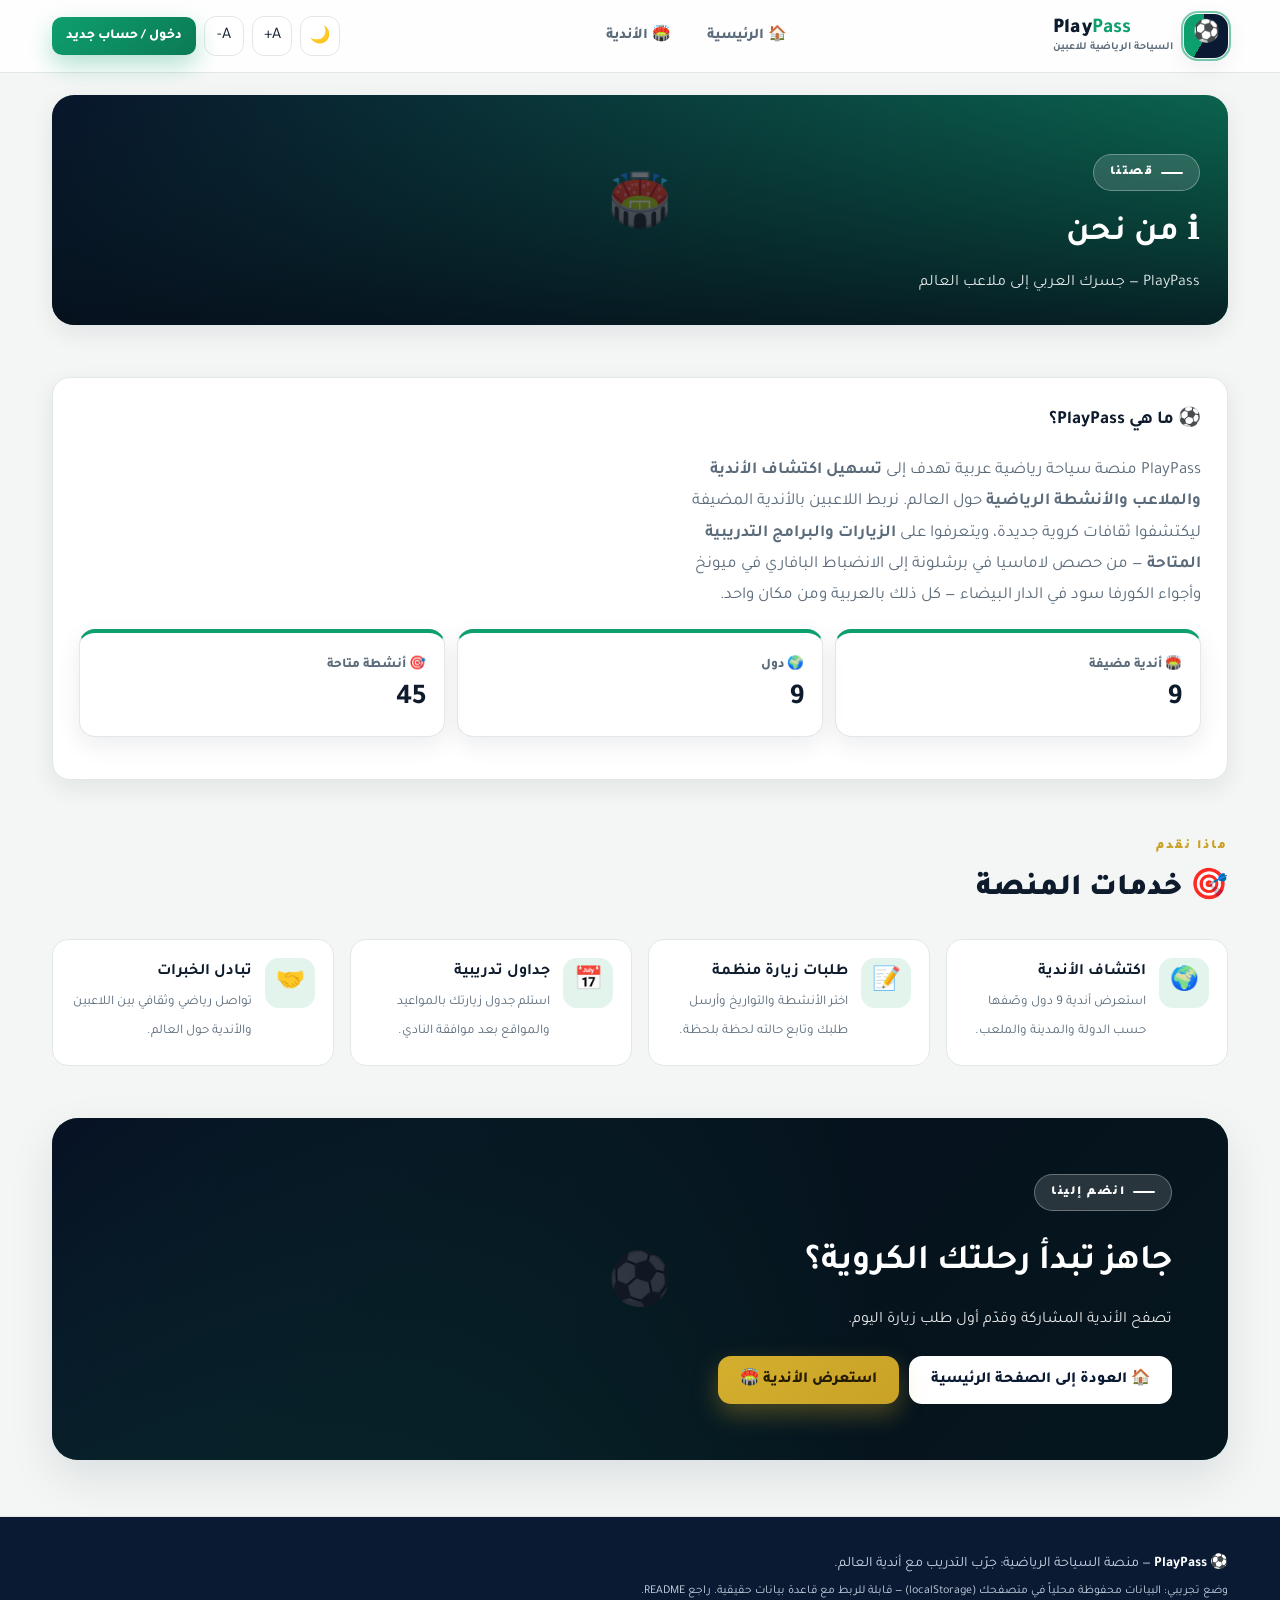
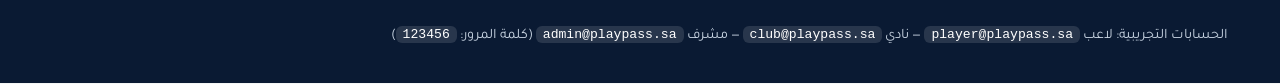
==== about.html @ 974a3ccd "Add files via upload" ====
<!DOCTYPE html>
<html lang="ar" dir="rtl" data-theme="light">
<head>
<meta charset="UTF-8"><meta name="viewport" content="width=device-width, initial-scale=1.0">
<title>من نحن | PlayPass</title>
<meta name="description" content="تعرف على PlayPass — منصة السياحة الرياضية التي تسهل اكتشاف الأندية والملاعب والأنشطة الرياضية حول العالم.">
<link rel="stylesheet" href="css/style.css">
<link rel="manifest" href="manifest.webmanifest">
<meta name="theme-color" content="#0a1a33">
<link rel="icon" type="image/svg+xml" href="icon.svg">
<link rel="apple-touch-icon" href="icons/apple-touch-icon.png">
</head>
<body>
<a class="skip-link" href="#main">تخطَّ إلى المحتوى</a>
<header class="site-header" id="siteHeader"></header>
<main class="container" id="main">
  <section class="page-hero reveal">
    <div class="ph" id="pagePh"></div>
    <div class="in"><span class="eyebrow" style="background:rgba(255,255,255,.14);border-color:rgba(255,255,255,.3);color:#fff">قصتنا</span>
      <h1>ℹ️ من نحن</h1><p>PlayPass — جسرك العربي إلى ملاعب العالم</p></div>
  </section>

  <div class="section">
    <div class="panel reveal">
      <h3>⚽ ما هي PlayPass؟</h3>
      <p class="lead">PlayPass منصة سياحة رياضية عربية تهدف إلى <b>تسهيل اكتشاف الأندية والملاعب والأنشطة الرياضية</b> حول العالم. نربط اللاعبين بالأندية المضيفة ليكتشفوا ثقافات كروية جديدة، ويتعرفوا على <b>الزيارات والبرامج التدريبية المتاحة</b> — من حصص لاماسيا في برشلونة إلى الانضباط البافاري في ميونخ وأجواء الكورفا سود في الدار البيضاء — كل ذلك بالعربية ومن مكان واحد.</p>
      <div class="kpis" id="aboutStats"></div>
    </div>
  </div>

  <div class="section">
    <div class="section-head reveal"><div><span class="idx">ماذا نقدم</span><h2>🎯 خدمات المنصة</h2></div></div>
    <div class="grid activities reveal">
      <div class="activity-card"><div class="activity-ic">🌍</div><div><b>اكتشاف الأندية</b><br><small style="color:var(--muted)">استعرض أندية 9 دول وصّفها حسب الدولة والمدينة والملعب.</small></div></div>
      <div class="activity-card"><div class="activity-ic">📝</div><div><b>طلبات زيارة منظمة</b><br><small style="color:var(--muted)">اختر الأنشطة والتواريخ وأرسل طلبك وتابع حالته لحظة بلحظة.</small></div></div>
      <div class="activity-card"><div class="activity-ic">📅</div><div><b>جداول تدريبية</b><br><small style="color:var(--muted)">استلم جدول زيارتك بالمواعيد والمواقع بعد موافقة النادي.</small></div></div>
      <div class="activity-card"><div class="activity-ic">🤝</div><div><b>تبادل الخبرات</b><br><small style="color:var(--muted)">تواصل رياضي وثقافي بين اللاعبين والأندية حول العالم.</small></div></div>
    </div>
  </div>

  <div class="section">
    <div class="cta-band reveal">
      <div class="ph" id="ctaPh"></div>
      <div class="cta-in">
        <span class="eyebrow" style="background:rgba(255,255,255,.14);border-color:rgba(255,255,255,.3);color:#fff">انضم إلينا</span>
        <h2>جاهز تبدأ رحلتك الكروية؟</h2>
        <p>تصفح الأندية المشاركة وقدّم أول طلب زيارة اليوم.</p>
        <div style="display:flex;gap:10px;flex-wrap:wrap">
          <a class="btn btn-light" href="index.html">🏠 العودة إلى الصفحة الرئيسية</a>
          <a class="btn btn-accent" href="clubs.html">استعرض الأندية 🏟️</a>
        </div>
      </div>
    </div>
  </div>
</main>
<footer id="siteFooter"></footer><div id="toasts"></div>
<script src="js/seed.js"></script><script src="js/store.js"></script><script src="js/app.js"></script>
<script>
renderChrome("about");
(function(){
  document.getElementById("pagePh").innerHTML = ph(uimg(HERO_IMG, 1600), "🏟️", "ملاعب العالم");
  document.getElementById("ctaPh").innerHTML = ph(uimg(window.CLUB_IMGS["c-barca"], 1400), "⚽", "أجواء الملاعب");
  const db = DB.all();
  document.getElementById("aboutStats").innerHTML = `
    <div class="kpi"><small>🏟️ أندية مضيفة</small><b>${db.clubs.length}</b></div>
    <div class="kpi"><small>🌍 دول</small><b>${DB.countries().length}</b></div>
    <div class="kpi"><small>🎯 أنشطة متاحة</small><b>${db.clubs.reduce((n,c)=>n+c.activities.length,0)}</b></div>`;
})();
</script>
</body>
</html>
---- css/style.css ----
/* ============================================================
   PlayPass — Luxury Sports-Tourism Editorial Identity v2
   Palette: deep navy + white + sport green, gold touch.
   RTL Arabic, Tajawal. Light/Dark + font scaling preserved.
   NOTE: all legacy class names are kept working (cards, forms,
   tables, dashboards) — this file only re-skins + adds editorial
   components. No JS / logic changes required.
   ============================================================ */
@import url('https://fonts.googleapis.com/css2?family=Tajawal:wght@300;400;500;700;800;900&display=swap');

:root{
  --font-main:'Tajawal','IBM Plex Sans Arabic',system-ui,-apple-system,'Segoe UI',Arial,sans-serif;
  /* Brand */
  --navy:#0a1a33;
  --navy-2:#10294f;
  --ink:#0e1b2c;
  --green:#0e9f6e;
  --green-deep:#0b7a55;
  --green-tint:#e2f4ec;
  --gold:#c9a227;
  --gold-soft:#faf3df;
  --sky:#2aa8e0;
  /* Surfaces */
  --bg:#f4f6f5;
  --surface:#ffffff;
  --surface-2:#edf2ef;
  --text:#0e1b2c;
  --muted:#5b6b7a;
  --border:#e1e8e5;
  --line:rgba(10,26,51,.1);
  --shadow:0 18px 45px rgba(10,26,51,.1);
  --shadow-sm:0 8px 24px rgba(10,26,51,.08);
  --radius:18px;
  --radius-lg:26px;
  --header-h:72px;
  --maxw:1220px;
  --fs-base:16px;
  --hero-img:linear-gradient(135deg,#0a1a33,#0e9f6e);
}
[data-theme="dark"]{
  --bg:#060d1a;
  --surface:#0d1a30;
  --surface-2:#14273f;
  --text:#eef4f1;
  --muted:#9db0c2;
  --border:#1e3454;
  --line:rgba(255,255,255,.1);
  --green:#25bd8a;
  --green-tint:#0e2f26;
  --gold-soft:#2a230f;
  --shadow:0 18px 45px rgba(0,0,0,.5);
  --shadow-sm:0 8px 24px rgba(0,0,0,.4);
}

*{box-sizing:border-box}
html{font-size:var(--fs-base);scroll-behavior:smooth}
html.font-lg{font-size:18px}
html.font-xl{font-size:20px}
html.font-sm{font-size:14px}
body{margin:0;font-family:var(--font-main);background:var(--bg);color:var(--text);line-height:1.85;transition:background .3s,color .3s;-webkit-font-smoothing:antialiased}
img{max-width:100%}
a{color:inherit}
.container{max-width:var(--maxw);margin-inline:auto;padding-inline:22px}
::selection{background:var(--green);color:#fff}
.skip-link{position:absolute;top:-60px;right:16px;background:var(--navy);color:#fff;padding:8px 14px;border-radius:8px;z-index:99}
.skip-link:focus{top:8px;color:#fff}

/* ---------- Photo with graceful fallback ---------- */
.ph{position:relative;overflow:hidden;background:var(--hero-img)}
.ph img{position:absolute;inset:0;width:100%;height:100%;object-fit:cover;display:block}
.ph .ph-em{position:absolute;inset:0;display:grid;place-items:center;font-size:3.2rem;color:rgba(255,255,255,.9)}
.ph::after{content:"";position:absolute;inset:0;background:linear-gradient(0deg,rgba(6,13,26,.55),transparent 55%);pointer-events:none}

/* ---------- Header ---------- */
.site-header{position:sticky;top:0;z-index:50;background:color-mix(in srgb,var(--surface) 90%,transparent);backdrop-filter:blur(16px);-webkit-backdrop-filter:blur(16px);border-bottom:1px solid var(--border)}
.header-inner{min-height:var(--header-h);display:flex;align-items:center;gap:14px;justify-content:space-between;padding-block:8px}
.brand{display:flex;align-items:center;gap:11px;text-decoration:none}
.brand-mark{width:44px;height:44px;flex:none;border-radius:14px;display:grid;place-items:center;color:#fff;font-size:1.35rem;background:conic-gradient(from 210deg,var(--green) 0 40%,var(--navy) 40% 100%);box-shadow:var(--shadow-sm);position:relative}
.brand-mark::after{content:"";position:absolute;inset:-3px;border-radius:17px;border:2px solid color-mix(in srgb,var(--green) 55%,transparent)}
.wordmark{font-weight:900;font-size:1.3rem;letter-spacing:.2px;line-height:1.15;color:var(--text);direction:ltr}
.wordmark b{color:var(--green)}
.wordmark small{display:block;direction:rtl;font-size:.68rem;font-weight:700;color:var(--muted);letter-spacing:0}
.nav{display:flex;gap:4px;align-items:center}
.nav a{text-decoration:none;padding:9px 15px;border-radius:999px;font-weight:800;font-size:.93rem;color:var(--muted);transition:.2s;border:1px solid transparent}
.nav a:hover{color:var(--green-deep);background:var(--green-tint)}
[data-theme="dark"] .nav a:hover{color:var(--green)}
.nav a.active{background:var(--navy);color:#fff}
[data-theme="dark"] .nav a.active{background:var(--green);color:#fff}
.header-actions{display:flex;gap:8px;align-items:center}
.icon-btn{border:1px solid var(--border);background:var(--surface);color:var(--text);width:40px;height:40px;border-radius:12px;cursor:pointer;display:grid;place-items:center;font-size:1.02rem;transition:.2s;font-family:inherit}
.icon-btn:hover{transform:translateY(-1px);border-color:var(--green);color:var(--green-deep)}
.btn{border:0;cursor:pointer;font-family:inherit;font-weight:800;border-radius:13px;padding:12px 22px;font-size:.97rem;display:inline-flex;align-items:center;gap:8px;justify-content:center;text-decoration:none;transition:transform .15s,box-shadow .2s,filter .2s;line-height:1.6}
.btn:active{transform:scale(.97)}
.btn-primary{background:linear-gradient(135deg,var(--green),var(--green-deep));color:#fff;box-shadow:0 10px 24px rgba(14,159,110,.32)}
.btn-primary:hover{filter:brightness(1.06)}
.btn-ghost{background:var(--surface);color:var(--text);border:1.5px solid var(--border)}
.btn-ghost:hover{border-color:var(--green)}
.btn-accent{background:linear-gradient(135deg,#d4af2e,var(--gold));color:#241b02;box-shadow:0 10px 24px rgba(201,162,39,.35)}
.btn-navy{background:var(--navy);color:#fff}
[data-theme="dark"] .btn-navy{background:var(--green)}
.btn-danger{background:#dc2626;color:#fff}
.btn-sm{padding:8px 14px;font-size:.86rem;border-radius:10px}
.btn:disabled{opacity:.55;cursor:not-allowed}
.burger{display:none}

/* ---------- Editorial type ---------- */
.eyebrow{display:inline-flex;align-items:center;gap:8px;font-size:.78rem;font-weight:900;letter-spacing:1.5px;color:var(--green-deep);background:var(--green-tint);border:1px solid color-mix(in srgb,var(--green) 30%,transparent);padding:6px 16px;border-radius:999px;margin-bottom:12px}
[data-theme="dark"] .eyebrow{color:var(--green)}
.eyebrow::before{content:"";width:22px;height:2px;background:currentColor;border-radius:2px}
.lead{color:var(--muted);font-size:1.06rem;max-width:60ch}
.section{margin:52px 0}
.section-head{display:flex;align-items:end;justify-content:space-between;gap:16px;margin-bottom:22px}
.section-head h2{margin:6px 0 4px;font-size:clamp(1.4rem,2.6vw,1.9rem);font-weight:900;line-height:1.5}
.section-head p{margin:0;color:var(--muted)}
.section-head .idx{font-size:.8rem;font-weight:900;color:var(--gold);letter-spacing:2px}

/* ---------- HERO LUXE ---------- */
.hero-luxe{position:relative;border-radius:var(--radius-lg);overflow:hidden;margin-top:24px;min-height:520px;display:flex;align-items:flex-end;color:#fff;box-shadow:var(--shadow);isolation:isolate}
.hero-luxe .ph{position:absolute;inset:0}
.hero-luxe .ph::after{background:linear-gradient(0deg,rgba(5,11,24,.88) 8%,rgba(5,11,24,.45) 48%,rgba(5,11,24,.25));}
.hero-luxe .ph .ph-em{font-size:5rem}
.hero-inner{position:relative;z-index:2;padding:clamp(26px,5vw,58px);max-width:760px}
.hero-inner h1{margin:10px 0 12px;font-size:clamp(1.9rem,4.6vw,3.2rem);line-height:1.5;font-weight:900;text-shadow:0 4px 30px rgba(0,0,0,.4)}
.hero-inner h1 em{font-style:normal;color:#5eeab0}
.hero-inner p{margin:0 0 22px;font-size:clamp(1rem,1.6vw,1.15rem);opacity:.93;max-width:56ch}
.hero-cta{display:flex;gap:12px;flex-wrap:wrap}
.btn-light{background:#fff;color:var(--navy)}
.btn-light:hover{filter:brightness(.95)}
.hero-meta{display:flex;gap:10px;flex-wrap:wrap;margin-top:22px}
.hero-meta .pill{background:rgba(255,255,255,.14);border:1px solid rgba(255,255,255,.3);backdrop-filter:blur(6px);padding:7px 15px;border-radius:999px;font-size:.83rem;font-weight:800}
.hero-stats{position:relative;z-index:2;display:flex;margin:0 clamp(26px,5vw,58px) clamp(24px,4vw,40px);margin-top:0;background:rgba(255,255,255,.1);border:1px solid rgba(255,255,255,.22);backdrop-filter:blur(12px);border-radius:16px;overflow:hidden}
.hero-stats>div{flex:1;padding:14px 10px;text-align:center}
.hero-stats>div+div{border-inline-start:1px solid rgba(255,255,255,.2)}
.hero-stats b{font-size:clamp(1.2rem,2.4vw,1.7rem);display:block;line-height:1.3}
.hero-stats small{opacity:.85;font-size:.82rem}

/* Legacy .hero kept functional (unused by new home but harmless) */
.hero{position:relative;overflow:hidden;border-radius:22px;margin-top:22px;background:linear-gradient(120deg,var(--navy),var(--green-deep));color:#fff;padding:46px 34px}
.pill{background:rgba(255,255,255,.16);border:1px solid rgba(255,255,255,.28);padding:6px 14px;border-radius:999px;font-size:.85rem;font-weight:700}
.hero-badges{display:flex;gap:10px;flex-wrap:wrap;margin-top:16px}
.stat-row{display:flex;gap:12px;flex-wrap:wrap}
.stat{background:rgba(255,255,255,.12);border:1px solid rgba(255,255,255,.22);border-radius:14px;padding:12px 16px;min-width:130px}
.stat b{font-size:1.4rem;display:block;line-height:1.2}
.hero-emoji{font-size:4.2rem;animation:float 3.5s ease-in-out infinite}
.hero-art{display:grid;gap:12px}
@keyframes float{0%,100%{transform:translateY(0)}50%{transform:translateY(-9px)}}

/* ---------- Country explorer (editorial strip) ---------- */
.country-rail{display:grid;grid-template-columns:repeat(auto-fill,minmax(150px,1fr));gap:14px}
.country-card{background:var(--surface);border:1px solid var(--border);border-radius:16px;padding:20px 12px;text-align:center;cursor:pointer;transition:.25s;box-shadow:var(--shadow-sm);position:relative;overflow:hidden}
.country-card::before{content:"";position:absolute;top:0;right:0;left:0;height:4px;background:linear-gradient(90deg,var(--green),var(--sky));opacity:0;transition:.25s}
.country-card:hover{transform:translateY(-4px);border-color:var(--green);box-shadow:var(--shadow)}
.country-card:hover::before{opacity:1}
.country-card .f{font-size:2.4rem;line-height:1.2}
.country-card b{display:block;margin-top:8px;font-size:1rem}
.country-card small{color:var(--muted)}
/* legacy .grid.countries alias */
.grid{display:grid;gap:16px}
.grid.clubs{grid-template-columns:repeat(auto-fill,minmax(290px,1fr))}
.grid.countries{grid-template-columns:repeat(auto-fill,minmax(150px,1fr))}
.grid.activities{grid-template-columns:repeat(auto-fill,minmax(230px,1fr))}

/* ---------- Destinations rail (horizontal editorial) ---------- */
.dest-rail{display:grid;grid-auto-flow:column;grid-auto-columns:minmax(270px,330px);gap:18px;overflow-x:auto;padding-bottom:10px;scroll-snap-type:x mandatory}
.dest-rail::-webkit-scrollbar{height:8px}
.dest-rail::-webkit-scrollbar-thumb{background:var(--green);border-radius:99px}
.dest-card{position:relative;height:400px;border-radius:20px;overflow:hidden;scroll-snap-align:start;cursor:pointer;box-shadow:var(--shadow-sm);transition:transform .3s}
.dest-card:hover{transform:translateY(-5px)}
.dest-card .ph{position:absolute;inset:0}
.dest-cap{position:absolute;inset:auto 0 0 0;z-index:2;padding:20px;color:#fff}
.dest-cap .k{font-size:.75rem;font-weight:900;letter-spacing:2px;color:#5eeab0}
.dest-cap h3{margin:4px 0;font-size:1.3rem}
.dest-cap p{margin:0;font-size:.88rem;opacity:.9}

/* ---------- Club showcase: feature rows ---------- */
.feature{display:grid;grid-template-columns:1.05fr .95fr;gap:0;background:var(--surface);border:1px solid var(--border);border-radius:22px;overflow:hidden;box-shadow:var(--shadow-sm);margin-bottom:20px;transition:transform .25s,box-shadow .25s}
.feature:hover{transform:translateY(-3px);box-shadow:var(--shadow)}
.feature:nth-child(even) .ph{order:2}
.feature .ph{min-height:300px}
.feature .ph .ph-em{font-size:4rem}
.feature-body{padding:clamp(20px,3.4vw,36px);display:flex;flex-direction:column;justify-content:center;gap:10px}
.feature-body .no{font-size:.78rem;font-weight:900;letter-spacing:3px;color:var(--gold)}
.feature-body h3{margin:0;font-size:clamp(1.25rem,2.4vw,1.7rem)}
.feature-body p{margin:0;color:var(--muted)}
.meta{display:flex;gap:8px;flex-wrap:wrap;font-size:.83rem;color:var(--muted)}
.tag{background:var(--surface-2);border:1px solid var(--border);padding:4px 12px;border-radius:999px;font-size:.78rem;font-weight:800}
.tag.green{background:var(--green-tint);color:var(--green-deep);border-color:transparent}
[data-theme="dark"] .tag.green{color:var(--green)}
.tag.gold{background:var(--gold-soft);color:#7a5c06;border-color:transparent}
[data-theme="dark"] .tag.gold{color:#e8c547}

/* ---------- Standard cards (clubs listings etc.) ---------- */
.card{background:var(--surface);border:1px solid var(--border);border-radius:var(--radius);box-shadow:var(--shadow-sm);overflow:hidden;transition:transform .25s,box-shadow .25s;display:flex;flex-direction:column}
.card:hover{transform:translateY(-5px);box-shadow:var(--shadow)}
.card-cover{height:190px;display:grid;place-items:center;font-size:3.2rem;color:#fff;position:relative;overflow:hidden}
.card-cover img{position:absolute;inset:0;width:100%;height:100%;object-fit:cover}
.card-cover span.flag{position:absolute;top:10px;left:12px;font-size:1.5rem;z-index:2;filter:drop-shadow(0 2px 6px rgba(0,0,0,.45))}
.card-cover .shade{position:absolute;inset:0;background:linear-gradient(0deg,rgba(5,11,24,.5),transparent 60%);pointer-events:none}
.card-body{padding:18px;display:grid;gap:9px;flex:1}
.card-body h3{margin:0;font-size:1.12rem}
.card-actions{padding:0 18px 18px;display:flex;gap:8px;flex-wrap:wrap}
.activity-card{background:var(--surface);border:1px solid var(--border);border-radius:16px;padding:18px;display:flex;gap:13px;align-items:flex-start;transition:.2s}
.activity-card:hover{border-color:var(--green);transform:translateY(-2px)}
.activity-ic{width:50px;height:50px;flex:none;border-radius:14px;display:grid;place-items:center;font-size:1.45rem;background:var(--green-tint)}

/* ---------- Steps ---------- */
.steps{display:grid;grid-template-columns:repeat(auto-fit,minmax(230px,1fr));gap:16px;counter-reset:step}
.step{background:var(--surface);border:1px solid var(--border);border-radius:18px;padding:24px;position:relative;overflow:hidden;box-shadow:var(--shadow-sm)}
.step::before{counter-increment:step;content:"0" counter(step);position:absolute;top:6px;left:14px;font-size:3.4rem;font-weight:900;color:var(--green);opacity:.14;line-height:1}
.step h3{margin:0 0 6px;font-size:1.05rem}
.step p{margin:0;color:var(--muted);font-size:.92rem}
.step .st-ic{font-size:1.9rem}

/* ---------- CTA band ---------- */
.cta-band{position:relative;border-radius:var(--radius-lg);overflow:hidden;color:#fff;box-shadow:var(--shadow)}
.cta-band .ph{position:absolute;inset:0}
.cta-band .ph::after{background:linear-gradient(-90deg,rgba(5,11,24,.92) 30%,rgba(5,11,24,.55))}
.cta-in{position:relative;z-index:2;padding:clamp(30px,5vw,56px);max-width:640px}
.cta-in h2{margin:8px 0 10px;font-size:clamp(1.5rem,3vw,2.2rem)}
.cta-in p{opacity:.9;margin:0 0 20px}

/* ---------- Inner page hero ---------- */
.page-hero{position:relative;border-radius:22px;overflow:hidden;margin-top:22px;min-height:230px;display:flex;align-items:flex-end;color:#fff;box-shadow:var(--shadow-sm)}
.page-hero .ph{position:absolute;inset:0}
.page-hero .ph::after{background:linear-gradient(0deg,rgba(5,11,24,.85),rgba(5,11,24,.3))}
.page-hero .in{position:relative;z-index:2;padding:26px 28px}
.page-hero h1{margin:0;font-size:clamp(1.5rem,3vw,2.1rem)}
.page-hero p{margin:4px 0 0;opacity:.88}

/* ---------- Forms ---------- */
.form-card{background:var(--surface);border:1px solid var(--border);border-radius:20px;box-shadow:var(--shadow);padding:clamp(20px,3.4vw,30px);max-width:680px;margin-inline:auto}
.field{display:grid;gap:6px;margin-bottom:14px}
.field label{font-weight:800;font-size:.92rem}
.field input,.field select,.field textarea{background:var(--bg);border:1.5px solid var(--border);border-radius:12px;padding:11px 14px;font-family:inherit;font-size:1rem;color:var(--text);width:100%;transition:.15s}
.field input:focus,.field select:focus,.field textarea:focus{outline:2px solid var(--green);border-color:var(--green)}
.field .hint,.hint{font-size:.82rem;color:var(--muted)}
.checks{display:grid;gap:9px}
.check{display:flex;gap:10px;align-items:flex-start;background:var(--bg);border:1.5px solid var(--border);border-radius:12px;padding:11px 13px;cursor:pointer;transition:.15s}
.check:hover{border-color:var(--green)}
.check input{width:20px;height:20px;margin-top:3px;accent-color:var(--green)}
.alert{border-radius:13px;padding:12px 16px;font-weight:700;font-size:.92rem;margin-bottom:14px}
.alert.ok{background:#dcfce7;color:#166534;border:1px solid #86efac}
.alert.err{background:#fee2e2;color:#991b1b;border:1px solid #fca5a5}
.alert.info{background:#e0f2fe;color:#075985;border:1px solid #7dd3fc}
[data-theme="dark"] .alert.ok{background:#0e2f26;color:#6ee7b7;border-color:#14532d}
[data-theme="dark"] .alert.err{background:#3b1414;color:#fca5a5;border-color:#7f1d1d}
[data-theme="dark"] .alert.info{background:#10293d;color:#7dd3fc;border-color:#0c4a6e}

/* ---------- Status / tables / tabs ---------- */
.status{font-size:.8rem;font-weight:800;padding:5px 13px;border-radius:999px;display:inline-flex;align-items:center;gap:6px}
.status.pending{background:var(--gold-soft);color:#7a5c06}
.status.approved{background:#dcfce7;color:#166534}
.status.rejected{background:#fee2e2;color:#991b1b}
[data-theme="dark"] .status.pending{background:#2a230f;color:#e8c547}
[data-theme="dark"] .status.approved{background:#0e2f26;color:#6ee7b7}
[data-theme="dark"] .status.rejected{background:#3b1414;color:#fca5a5}
.table-wrap{overflow-x:auto;border:1px solid var(--border);border-radius:16px;background:var(--surface)}
table{width:100%;border-collapse:collapse;font-size:.92rem;min-width:640px}
th,td{padding:13px 15px;text-align:right;border-bottom:1px solid var(--border)}
th{background:var(--navy);color:#fff;font-weight:800;white-space:nowrap;font-size:.85rem}
[data-theme="dark"] th{background:#14273f}
tr:last-child td{border-bottom:0}
tbody tr:hover td{background:color-mix(in srgb,var(--green-tint) 55%,transparent)}
.tabs{display:flex;gap:8px;flex-wrap:wrap;margin-bottom:18px}
.tab{border:1.5px solid var(--border);background:var(--surface);border-radius:999px;padding:9px 20px;font-family:inherit;font-weight:800;cursor:pointer;color:var(--muted);font-size:.9rem;transition:.2s}
.tab:hover{border-color:var(--green)}
.tab.active{background:var(--navy);color:#fff;border-color:var(--navy)}
[data-theme="dark"] .tab.active{background:var(--green);border-color:var(--green)}
.filters{display:flex;gap:10px;flex-wrap:wrap;margin-bottom:18px}
.filters select,.filters input{background:var(--surface);border:1.5px solid var(--border);border-radius:12px;padding:11px 14px;font-family:inherit;color:var(--text);font-size:.95rem}
.filters select:focus,.filters input:focus{outline:2px solid var(--green);border-color:var(--green)}

/* ---------- Schedule timeline ---------- */
.timeline{display:grid;gap:12px}
.slot{background:var(--surface);border:1px solid var(--border);border-inline-start:5px solid var(--green);border-radius:14px;padding:15px 17px;display:flex;gap:14px;align-items:center;box-shadow:var(--shadow-sm)}
.slot .time{background:var(--navy);color:#fff;border-radius:11px;padding:9px 14px;font-weight:800;font-size:.85rem;white-space:nowrap}
[data-theme="dark"] .slot .time{background:var(--green);color:#fff}

/* ---------- Dashboards ---------- */
.dash{display:grid;grid-template-columns:255px 1fr;gap:20px;margin:24px 0 44px}
.side{background:var(--surface);border:1px solid var(--border);border-radius:18px;padding:14px;height:fit-content;position:sticky;top:calc(var(--header-h) + 14px);box-shadow:var(--shadow-sm)}
.side a{display:flex;gap:10px;align-items:center;text-decoration:none;padding:12px 14px;border-radius:12px;font-weight:800;color:var(--muted);margin-bottom:4px;font-size:.93rem;transition:.15s}
.side a.active,.side a:hover{background:var(--navy);color:#fff}
[data-theme="dark"] .side a.active,[data-theme="dark"] .side a:hover{background:var(--green)}
.kpis{display:grid;grid-template-columns:repeat(auto-fit,minmax(150px,1fr));gap:12px;margin-bottom:16px}
.kpi{background:var(--surface);border:1px solid var(--border);border-radius:16px;padding:18px;box-shadow:var(--shadow-sm);border-top:4px solid var(--green)}
.kpi small{color:var(--muted);font-weight:800}
.kpi b{font-size:1.8rem;display:block;line-height:1.3}
.bar{height:10px;background:var(--surface-2);border-radius:99px;overflow:hidden;margin-top:8px}
.bar i{display:block;height:100%;background:linear-gradient(-90deg,var(--green),var(--sky));border-radius:99px}
.panel{background:var(--surface);border:1px solid var(--border);border-radius:18px;padding:clamp(18px,3vw,26px);box-shadow:var(--shadow-sm);margin-bottom:16px}
.panel h3{margin:0 0 12px;font-size:1.15rem}

/* ---------- Club detail ---------- */
.club-hero{border-radius:22px;overflow:hidden;margin-top:22px;border:1px solid var(--border);background:var(--surface);box-shadow:var(--shadow)}
.club-cover{min-height:330px;display:grid;place-items:center;color:#fff;position:relative;overflow:hidden}
.club-cover img{position:absolute;inset:0;width:100%;height:100%;object-fit:cover}
.club-cover .ov{position:absolute;inset:0;background:linear-gradient(0deg,rgba(5,11,24,.82),rgba(5,11,24,.25) 60%)}
.club-cover h1{position:absolute;bottom:16px;right:24px;margin:0;font-size:clamp(1.5rem,3vw,2.1rem);z-index:2;text-shadow:0 3px 18px rgba(0,0,0,.5)}
.club-cover .flag{position:absolute;top:16px;left:20px;font-size:2.4rem;z-index:2}
.club-cover .crest{position:absolute;bottom:70px;right:26px;z-index:2;width:74px;height:74px;border-radius:20px;display:grid;place-items:center;font-size:2.4rem;background:rgba(255,255,255,.14);border:1.5px solid rgba(255,255,255,.4);backdrop-filter:blur(8px)}
.club-info{padding:clamp(18px,3vw,28px);display:grid;gap:12px}

/* ---------- Footer ---------- */
footer{margin-top:56px;border-top:1px solid var(--border);background:var(--navy);color:#c8d4e2;padding:34px 0;font-size:.9rem}
[data-theme="dark"] footer{background:#081222}
footer b{color:#fff}
footer code{background:rgba(255,255,255,.12);padding:1px 7px;border-radius:6px;color:#fff;font-size:.82rem}
.foot-grid{display:flex;justify-content:space-between;gap:18px;flex-wrap:wrap;align-items:flex-start}

/* ---------- Toast ---------- */
#toasts{position:fixed;bottom:18px;left:50%;transform:translateX(-50%);display:grid;gap:8px;z-index:100;width:min(430px,92vw)}
.toast{background:var(--navy);color:#fff;padding:13px 19px;border-radius:13px;font-weight:800;box-shadow:0 14px 34px rgba(0,0,0,.3);animation:up .25s ease;border-inline-start:4px solid var(--green)}
[data-theme="dark"] .toast{background:#14273f}
@keyframes up{from{opacity:0;transform:translateY(10px)}}

/* ---------- Reveal ---------- */
.reveal{opacity:0;transform:translateY(16px);transition:opacity .55s,transform .55s}
.reveal.in{opacity:1;transform:none}
@media (prefers-reduced-motion:reduce){*{animation:none!important;transition:none!important}.reveal{opacity:1;transform:none}}

/* ---------- Responsive ---------- */
@media(max-width:960px){
  .feature{grid-template-columns:1fr}
  .feature:nth-child(even) .ph{order:0}
  .feature .ph{min-height:220px}
  .hero-luxe{min-height:480px}
  .hero-stats{flex-wrap:wrap}
  .dash{grid-template-columns:1fr}
  .side{position:static;display:flex;overflow-x:auto;gap:6px}
  .side a{white-space:nowrap;margin:0}
  .nav{display:none;position:absolute;top:var(--header-h);right:0;left:0;background:var(--surface);flex-direction:column;padding:12px;border-bottom:1px solid var(--border);box-shadow:var(--shadow)}
  .nav.open{display:flex}
  .burger{display:grid}
}
@media(max-width:560px){
  .container{padding-inline:15px}
  .section{margin:38px 0}
  th,td{padding:10px}
  .hero-stats>div{flex:1 1 40%}
}
@media print{.site-header,footer,#toasts,.burger,.header-actions{display:none!important}body{background:#fff}}
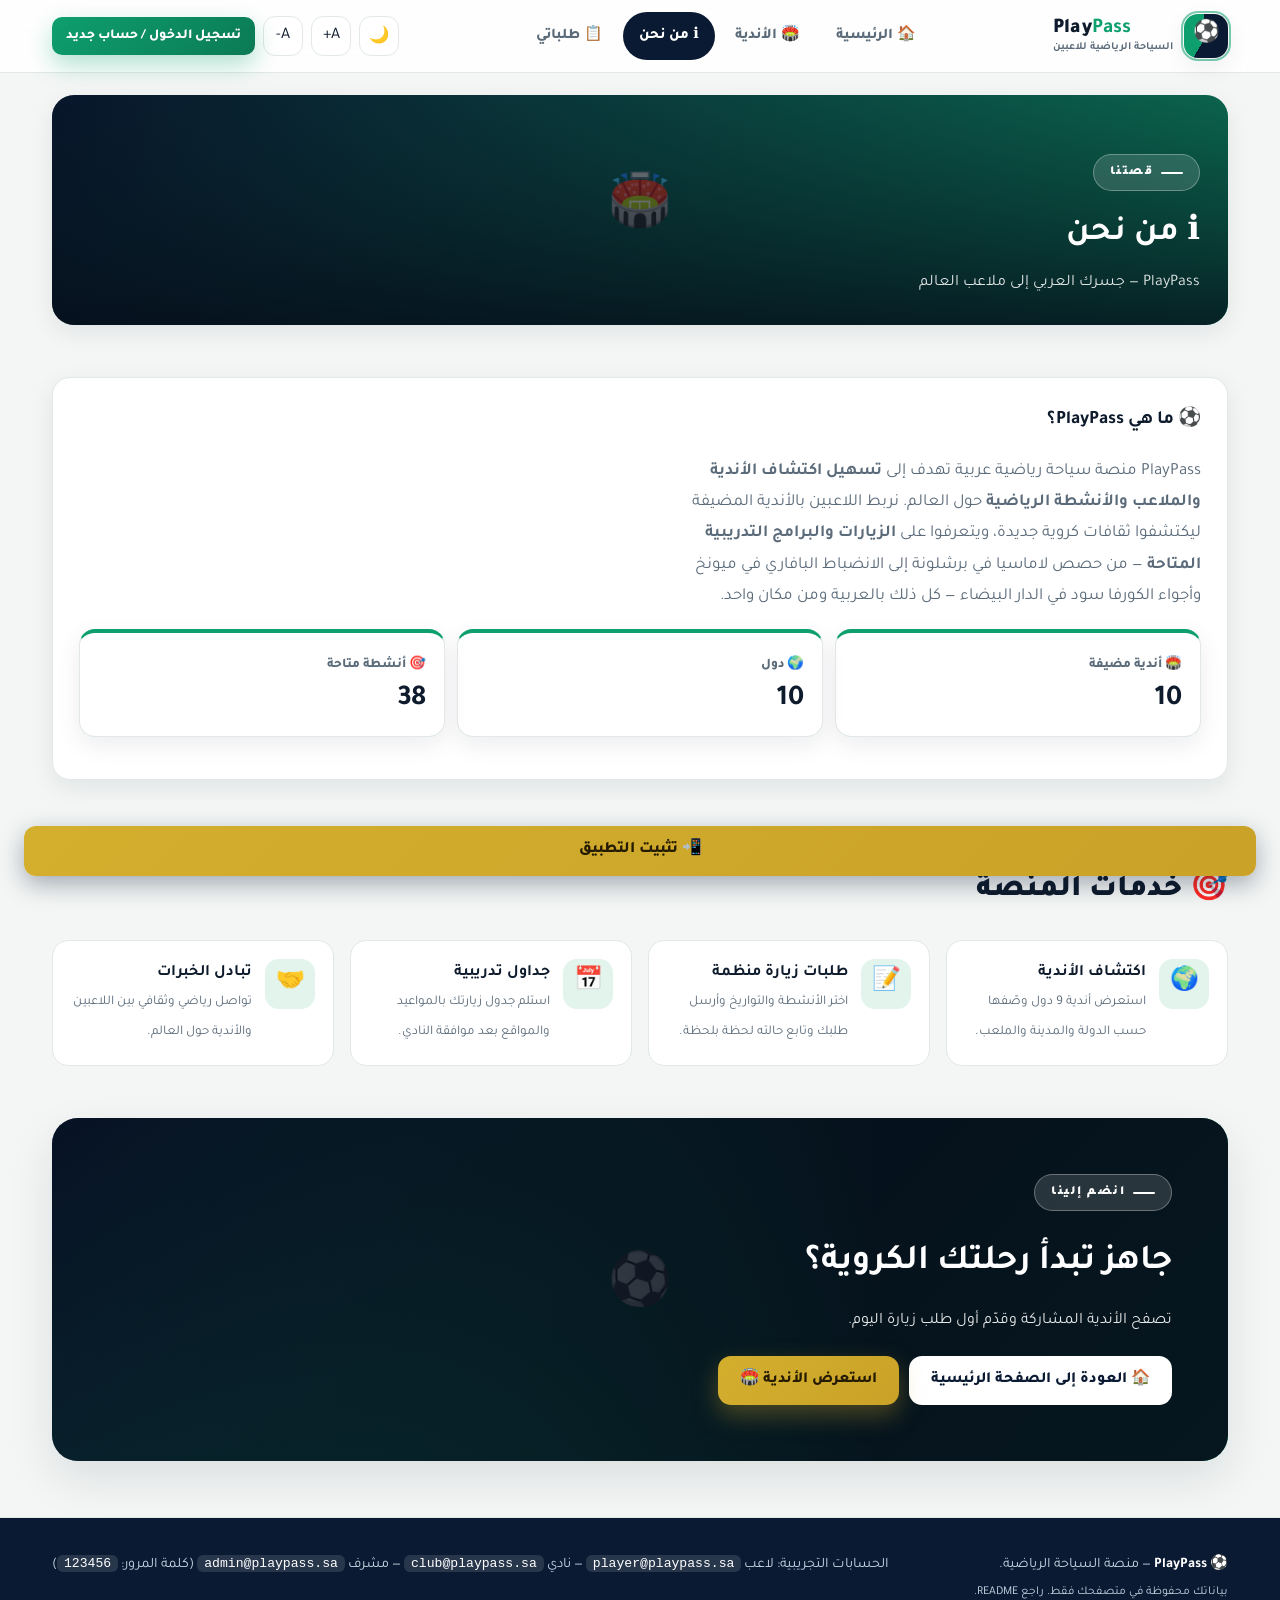
==== commit b7fa1613: "Refactor about.html for improved structure and content" ====
--- a/about.html
+++ b/about.html
@@ -1,71 +1,71 @@
-<!DOCTYPE html>
-<html lang="ar" dir="rtl" data-theme="light">
-<head>
-<meta charset="UTF-8"><meta name="viewport" content="width=device-width, initial-scale=1.0">
-<title>من نحن | PlayPass</title>
-<meta name="description" content="تعرف على PlayPass — منصة السياحة الرياضية التي تسهل اكتشاف الأندية والملاعب والأنشطة الرياضية حول العالم.">
-<link rel="stylesheet" href="css/style.css">
-<link rel="manifest" href="manifest.webmanifest">
-<meta name="theme-color" content="#0a1a33">
-<link rel="icon" type="image/svg+xml" href="icon.svg">
-<link rel="apple-touch-icon" href="icons/apple-touch-icon.png">
-</head>
-<body>
-<a class="skip-link" href="#main">تخطَّ إلى المحتوى</a>
-<header class="site-header" id="siteHeader"></header>
-<main class="container" id="main">
-  <section class="page-hero reveal">
-    <div class="ph" id="pagePh"></div>
-    <div class="in"><span class="eyebrow" style="background:rgba(255,255,255,.14);border-color:rgba(255,255,255,.3);color:#fff">قصتنا</span>
-      <h1>ℹ️ من نحن</h1><p>PlayPass — جسرك العربي إلى ملاعب العالم</p></div>
-  </section>
-
-  <div class="section">
-    <div class="panel reveal">
-      <h3>⚽ ما هي PlayPass؟</h3>
-      <p class="lead">PlayPass منصة سياحة رياضية عربية تهدف إلى <b>تسهيل اكتشاف الأندية والملاعب والأنشطة الرياضية</b> حول العالم. نربط اللاعبين بالأندية المضيفة ليكتشفوا ثقافات كروية جديدة، ويتعرفوا على <b>الزيارات والبرامج التدريبية المتاحة</b> — من حصص لاماسيا في برشلونة إلى الانضباط البافاري في ميونخ وأجواء الكورفا سود في الدار البيضاء — كل ذلك بالعربية ومن مكان واحد.</p>
-      <div class="kpis" id="aboutStats"></div>
-    </div>
-  </div>
-
-  <div class="section">
-    <div class="section-head reveal"><div><span class="idx">ماذا نقدم</span><h2>🎯 خدمات المنصة</h2></div></div>
-    <div class="grid activities reveal">
-      <div class="activity-card"><div class="activity-ic">🌍</div><div><b>اكتشاف الأندية</b><br><small style="color:var(--muted)">استعرض أندية 9 دول وصّفها حسب الدولة والمدينة والملعب.</small></div></div>
-      <div class="activity-card"><div class="activity-ic">📝</div><div><b>طلبات زيارة منظمة</b><br><small style="color:var(--muted)">اختر الأنشطة والتواريخ وأرسل طلبك وتابع حالته لحظة بلحظة.</small></div></div>
-      <div class="activity-card"><div class="activity-ic">📅</div><div><b>جداول تدريبية</b><br><small style="color:var(--muted)">استلم جدول زيارتك بالمواعيد والمواقع بعد موافقة النادي.</small></div></div>
-      <div class="activity-card"><div class="activity-ic">🤝</div><div><b>تبادل الخبرات</b><br><small style="color:var(--muted)">تواصل رياضي وثقافي بين اللاعبين والأندية حول العالم.</small></div></div>
-    </div>
-  </div>
-
-  <div class="section">
-    <div class="cta-band reveal">
-      <div class="ph" id="ctaPh"></div>
-      <div class="cta-in">
-        <span class="eyebrow" style="background:rgba(255,255,255,.14);border-color:rgba(255,255,255,.3);color:#fff">انضم إلينا</span>
-        <h2>جاهز تبدأ رحلتك الكروية؟</h2>
-        <p>تصفح الأندية المشاركة وقدّم أول طلب زيارة اليوم.</p>
-        <div style="display:flex;gap:10px;flex-wrap:wrap">
-          <a class="btn btn-light" href="index.html">🏠 العودة إلى الصفحة الرئيسية</a>
-          <a class="btn btn-accent" href="clubs.html">استعرض الأندية 🏟️</a>
-        </div>
-      </div>
-    </div>
-  </div>
-</main>
-<footer id="siteFooter"></footer><div id="toasts"></div>
-<script src="js/seed.js"></script><script src="js/store.js"></script><script src="js/app.js"></script>
-<script>
-renderChrome("about");
-(function(){
-  document.getElementById("pagePh").innerHTML = ph(uimg(HERO_IMG, 1600), "🏟️", "ملاعب العالم");
-  document.getElementById("ctaPh").innerHTML = ph(uimg(window.CLUB_IMGS["c-barca"], 1400), "⚽", "أجواء الملاعب");
-  const db = DB.all();
-  document.getElementById("aboutStats").innerHTML = `
-    <div class="kpi"><small>🏟️ أندية مضيفة</small><b>${db.clubs.length}</b></div>
-    <div class="kpi"><small>🌍 دول</small><b>${DB.countries().length}</b></div>
-    <div class="kpi"><small>🎯 أنشطة متاحة</small><b>${db.clubs.reduce((n,c)=>n+c.activities.length,0)}</b></div>`;
-})();
-</script>
-</body>
+<!DOCTYPE html> 
+<html lang="ar" dir="rtl" data-theme="light"> 
+<head> 
+<meta charset="UTF-8"><meta name="viewport" content="width=device-width, initial-scale=1.0"> 
+<title>من نحن | PlayPass</title> 
+<meta name="description" content="تعرف على PlayPass — منصة السياحة الرياضية التي تسهل اكتشاف الأندية والملاعب والأنشطة الرياضية حول العالم."> 
+<link rel="stylesheet" href="css/style.css"> 
+<link rel="manifest" href="manifest.webmanifest"> 
+<meta name="theme-color" content="#0a1a33"> 
+<link rel="icon" type="image/svg+xml" href="icon.svg"> 
+<link rel="apple-touch-icon" href="icons/apple-touch-icon.png"> 
+</head> 
+<body> 
+<a class="skip-link" href="#main">تخطَّ إلى المحتوى</a> 
+<header class="site-header" id="siteHeader"></header> 
+<main class="container" id="main"> 
+  <section class="page-hero reveal"> 
+    <div class="ph" id="pagePh"></div> 
+    <div class="in"><span class="eyebrow" style="background:rgba(255,255,255,.14);border-color:rgba(255,255,255,.3);color:#fff">قصتنا</span> 
+      <h1>ℹ️ من نحن</h1><p>PlayPass — جسرك العربي إلى ملاعب العالم</p></div> 
+  </section> 
+ 
+  <div class="section"> 
+    <div class="panel reveal"> 
+      <h3>⚽ ما هي PlayPass؟</h3> 
+      <p class="lead">PlayPass منصة سياحة رياضية عربية تهدف إلى <b>تسهيل اكتشاف الأندية والملاعب والأنشطة الرياضية</b> حول العالم. نربط اللاعبين بالأندية المضيفة ليكتشفوا ثقافات كروية جديدة، ويتعرفوا على <b>الزيارات والبرامج التدريبية المتاحة</b> — من حصص لاماسيا في برشلونة إلى الانضباط البافاري في ميونخ وأجواء الكورفا سود في الدار البيضاء — كل ذلك بالعربية ومن مكان واحد.</p> 
+      <div class="kpis" id="aboutStats"></div> 
+    </div> 
+  </div> 
+ 
+  <div class="section"> 
+    <div class="section-head reveal"><div><span class="idx">ماذا نقدم</span><h2>🎯 خدمات المنصة</h2></div></div> 
+    <div class="grid activities reveal"> 
+      <div class="activity-card"><div class="activity-ic">🌍</div><div><b>اكتشاف الأندية</b><br><small style="color:var(--muted)">استعرض أندية 9 دول وصّفها حسب الدولة والمدينة والملعب.</small></div></div> 
+      <div class="activity-card"><div class="activity-ic">📝</div><div><b>طلبات زيارة منظمة</b><br><small style="color:var(--muted)">اختر الأنشطة والتواريخ وأرسل طلبك وتابع حالته لحظة بلحظة.</small></div></div> 
+      <div class="activity-card"><div class="activity-ic">📅</div><div><b>جداول تدريبية</b><br><small style="color:var(--muted)">استلم جدول زيارتك بالمواعيد والمواقع بعد موافقة النادي.</small></div></div> 
+      <div class="activity-card"><div class="activity-ic">🤝</div><div><b>تبادل الخبرات</b><br><small style="color:var(--muted)">تواصل رياضي وثقافي بين اللاعبين والأندية حول العالم.</small></div></div> 
+    </div> 
+  </div> 
+ 
+  <div class="section"> 
+    <div class="cta-band reveal"> 
+      <div class="ph" id="ctaPh"></div> 
+      <div class="cta-in"> 
+        <span class="eyebrow" style="background:rgba(255,255,255,.14);border-color:rgba(255,255,255,.3);color:#fff">انضم إلينا</span> 
+        <h2>جاهز تبدأ رحلتك الكروية؟</h2> 
+        <p>تصفح الأندية المشاركة وقدّم أول طلب زيارة اليوم.</p> 
+        <div style="display:flex;gap:10px;flex-wrap:wrap"> 
+          <a class="btn btn-light" href="index.html">🏠 العودة إلى الصفحة الرئيسية</a> 
+          <a class="btn btn-accent" href="clubs.html">استعرض الأندية 🏟️</a> 
+        </div> 
+      </div> 
+    </div> 
+  </div> 
+</main> 
+<footer id="siteFooter"></footer><div id="toasts"></div> 
+<script src="js/seed.js"></script><script src="js/store.js"></script><script src="js/app.js"></script> 
+<script> 
+renderChrome("about"); 
+(function(){ 
+  document.getElementById("pagePh").innerHTML = ph(uimg(HERO_IMG, 1600), "🏟️", "ملاعب العالم"); 
+  document.getElementById("ctaPh").innerHTML = ph(uimg(window.CLUB_IMGS["c-barca"], 1400), "⚽", "أجواء الملاعب"); 
+  const db = DB.all(); 
+  document.getElementById("aboutStats").innerHTML = ` 
+    <div class="kpi"><small>🏟️ أندية مضيفة</small><b>${db.clubs.length}</b></div> 
+    <div class="kpi"><small>🌍 دول</small><b>${[...new Set(DB.getClubs().map(c=>c.country))].length}</b></div> 
+    <div class="kpi"><small>🎯 أنشطة متاحة</small><b>${db.clubs.reduce((n,c)=>n+c.activities.length,0)}</b></div>`; 
+})(); 
+</script> 
+</body> 
 </html>
--- a/css/style.css
+++ b/css/style.css
@@ -1,11 +1,4 @@
-/* ============================================================
-   PlayPass — Luxury Sports-Tourism Editorial Identity v2
-   Palette: deep navy + white + sport green, gold touch.
-   RTL Arabic, Tajawal. Light/Dark + font scaling preserved.
-   NOTE: all legacy class names are kept working (cards, forms,
-   tables, dashboards) — this file only re-skins + adds editorial
-   components. No JS / logic changes required.
-   ============================================================ */
+/* PlayPass — Luxury Sports-Tourism Editorial Identity v2 — Full RTL Support */
 @import url('https://fonts.googleapis.com/css2?family=Tajawal:wght@300;400;500;700;800;900&display=swap');
 
 :root{
@@ -62,7 +55,7 @@
 a{color:inherit}
 .container{max-width:var(--maxw);margin-inline:auto;padding-inline:22px}
 ::selection{background:var(--green);color:#fff}
-.skip-link{position:absolute;top:-60px;right:16px;background:var(--navy);color:#fff;padding:8px 14px;border-radius:8px;z-index:99}
+.skip-link{position:absolute;top:-60px;inset-inline-start:16px;background:var(--navy);color:#fff;padding:8px 14px;border-radius:8px;z-index:99}
 .skip-link:focus{top:8px;color:#fff}
 
 /* ---------- Photo with graceful fallback ---------- */
@@ -89,6 +82,7 @@
 .header-actions{display:flex;gap:8px;align-items:center}
 .icon-btn{border:1px solid var(--border);background:var(--surface);color:var(--text);width:40px;height:40px;border-radius:12px;cursor:pointer;display:grid;place-items:center;font-size:1.02rem;transition:.2s;font-family:inherit}
 .icon-btn:hover{transform:translateY(-1px);border-color:var(--green);color:var(--green-deep)}
+[data-theme="dark"] .icon-btn:hover{color:var(--green)}
 .btn{border:0;cursor:pointer;font-family:inherit;font-weight:800;border-radius:13px;padding:12px 22px;font-size:.97rem;display:inline-flex;align-items:center;gap:8px;justify-content:center;text-decoration:none;transition:transform .15s,box-shadow .2s,filter .2s;line-height:1.6}
 .btn:active{transform:scale(.97)}
 .btn-primary{background:linear-gradient(135deg,var(--green),var(--green-deep));color:#fff;box-shadow:0 10px 24px rgba(14,159,110,.32)}
@@ -97,7 +91,7 @@
 .btn-ghost:hover{border-color:var(--green)}
 .btn-accent{background:linear-gradient(135deg,#d4af2e,var(--gold));color:#241b02;box-shadow:0 10px 24px rgba(201,162,39,.35)}
 .btn-navy{background:var(--navy);color:#fff}
-[data-theme="dark"] .btn-navy{background:var(--green)}
+[data-theme="dark"] .btn-navy{background:var(--green);color:#fff}
 .btn-danger{background:#dc2626;color:#fff}
 .btn-sm{padding:8px 14px;font-size:.86rem;border-radius:10px}
 .btn:disabled{opacity:.55;cursor:not-allowed}
@@ -122,13 +116,13 @@
 .hero-inner{position:relative;z-index:2;padding:clamp(26px,5vw,58px);max-width:760px}
 .hero-inner h1{margin:10px 0 12px;font-size:clamp(1.9rem,4.6vw,3.2rem);line-height:1.5;font-weight:900;text-shadow:0 4px 30px rgba(0,0,0,.4)}
 .hero-inner h1 em{font-style:normal;color:#5eeab0}
-.hero-inner p{margin:0 0 22px;font-size:clamp(1rem,1.6vw,1.15rem);opacity:.93;max-width:56ch}
+.hero-inner p{margin:0 0 22px;font-size:clamp(1rem,1.6vw,1.15rem);opacity:.93;max-width:60ch}
 .hero-cta{display:flex;gap:12px;flex-wrap:wrap}
 .btn-light{background:#fff;color:var(--navy)}
 .btn-light:hover{filter:brightness(.95)}
 .hero-meta{display:flex;gap:10px;flex-wrap:wrap;margin-top:22px}
 .hero-meta .pill{background:rgba(255,255,255,.14);border:1px solid rgba(255,255,255,.3);backdrop-filter:blur(6px);padding:7px 15px;border-radius:999px;font-size:.83rem;font-weight:800}
-.hero-stats{position:relative;z-index:2;display:flex;margin:0 clamp(26px,5vw,58px) clamp(24px,4vw,40px);margin-top:0;background:rgba(255,255,255,.1);border:1px solid rgba(255,255,255,.22);backdrop-filter:blur(12px);border-radius:16px;overflow:hidden}
+.hero-stats{position:relative;z-index:2;display:flex;gap:10px;flex-wrap:wrap;margin-top:22px}
 .hero-stats>div{flex:1;padding:14px 10px;text-align:center}
 .hero-stats>div+div{border-inline-start:1px solid rgba(255,255,255,.2)}
 .hero-stats b{font-size:clamp(1.2rem,2.4vw,1.7rem);display:block;line-height:1.3}
@@ -148,7 +142,7 @@
 /* ---------- Country explorer (editorial strip) ---------- */
 .country-rail{display:grid;grid-template-columns:repeat(auto-fill,minmax(150px,1fr));gap:14px}
 .country-card{background:var(--surface);border:1px solid var(--border);border-radius:16px;padding:20px 12px;text-align:center;cursor:pointer;transition:.25s;box-shadow:var(--shadow-sm);position:relative;overflow:hidden}
-.country-card::before{content:"";position:absolute;top:0;right:0;left:0;height:4px;background:linear-gradient(90deg,var(--green),var(--sky));opacity:0;transition:.25s}
+.country-card::before{content:"";position:absolute;top:0;inset-inline-start:0;height:4px;background:linear-gradient(90deg,var(--green),var(--sky));opacity:0;transition:.25s}
 .country-card:hover{transform:translateY(-4px);border-color:var(--green);box-shadow:var(--shadow)}
 .country-card:hover::before{opacity:1}
 .country-card .f{font-size:2.4rem;line-height:1.2}
@@ -160,14 +154,14 @@
 .grid.countries{grid-template-columns:repeat(auto-fill,minmax(150px,1fr))}
 .grid.activities{grid-template-columns:repeat(auto-fill,minmax(230px,1fr))}
 
-/* ---------- Destinations rail (horizontal editorial) ---------- */
-.dest-rail{display:grid;grid-auto-flow:column;grid-auto-columns:minmax(270px,330px);gap:18px;overflow-x:auto;padding-bottom:10px;scroll-snap-type:x mandatory}
+/* ---------- Destinations rail (editorial strip) ---------- */
+.dest-rail{display:grid;grid-auto-flow:column;grid-auto-columns:minmax(270px,330px);gap:18px;overflow-x:auto;padding-block-end:10px;scroll-snap-type:x mandatory}
 .dest-rail::-webkit-scrollbar{height:8px}
 .dest-rail::-webkit-scrollbar-thumb{background:var(--green);border-radius:99px}
 .dest-card{position:relative;height:400px;border-radius:20px;overflow:hidden;scroll-snap-align:start;cursor:pointer;box-shadow:var(--shadow-sm);transition:transform .3s}
 .dest-card:hover{transform:translateY(-5px)}
 .dest-card .ph{position:absolute;inset:0}
-.dest-cap{position:absolute;inset:auto 0 0 0;z-index:2;padding:20px;color:#fff}
+.dest-cap{position:absolute;inset-inline-end:0 inset-inline-start:0 bottom:0;z-index:2;padding:20px;color:#fff}
 .dest-cap .k{font-size:.75rem;font-weight:900;letter-spacing:2px;color:#5eeab0}
 .dest-cap h3{margin:4px 0;font-size:1.3rem}
 .dest-cap p{margin:0;font-size:.88rem;opacity:.9}
@@ -194,7 +188,7 @@
 .card:hover{transform:translateY(-5px);box-shadow:var(--shadow)}
 .card-cover{height:190px;display:grid;place-items:center;font-size:3.2rem;color:#fff;position:relative;overflow:hidden}
 .card-cover img{position:absolute;inset:0;width:100%;height:100%;object-fit:cover}
-.card-cover span.flag{position:absolute;top:10px;left:12px;font-size:1.5rem;z-index:2;filter:drop-shadow(0 2px 6px rgba(0,0,0,.45))}
+.card-cover span.flag{position:absolute;inset-block-start:10px;inset-inline-start:12px;font-size:1.5rem;z-index:2;filter:drop-shadow(0 2px 6px rgba(0,0,0,.45))}
 .card-cover .shade{position:absolute;inset:0;background:linear-gradient(0deg,rgba(5,11,24,.5),transparent 60%);pointer-events:none}
 .card-body{padding:18px;display:grid;gap:9px;flex:1}
 .card-body h3{margin:0;font-size:1.12rem}
@@ -206,7 +200,7 @@
 /* ---------- Steps ---------- */
 .steps{display:grid;grid-template-columns:repeat(auto-fit,minmax(230px,1fr));gap:16px;counter-reset:step}
 .step{background:var(--surface);border:1px solid var(--border);border-radius:18px;padding:24px;position:relative;overflow:hidden;box-shadow:var(--shadow-sm)}
-.step::before{counter-increment:step;content:"0" counter(step);position:absolute;top:6px;left:14px;font-size:3.4rem;font-weight:900;color:var(--green);opacity:.14;line-height:1}
+.step::before{counter-increment:step;content:"0" counter(step);position:absolute;inset-block-start:6px;inset-inline-start:14px;font-size:3.4rem;font-weight:900;color:var(--green);opacity:.14;line-height:1}
 .step h3{margin:0 0 6px;font-size:1.05rem}
 .step p{margin:0;color:var(--muted);font-size:.92rem}
 .step .st-ic{font-size:1.9rem}
@@ -231,13 +225,13 @@
 .form-card{background:var(--surface);border:1px solid var(--border);border-radius:20px;box-shadow:var(--shadow);padding:clamp(20px,3.4vw,30px);max-width:680px;margin-inline:auto}
 .field{display:grid;gap:6px;margin-bottom:14px}
 .field label{font-weight:800;font-size:.92rem}
-.field input,.field select,.field textarea{background:var(--bg);border:1.5px solid var(--border);border-radius:12px;padding:11px 14px;font-family:inherit;font-size:1rem;color:var(--text);width:100%;transition:.15s}
+.field input,.field select,.field textarea{background:var(--bg);border:1.5px solid var(--border);border-radius:12px;padding:11px 14px;font-family:inherit;font-size:1rem;color:var(--text);width:100%}
 .field input:focus,.field select:focus,.field textarea:focus{outline:2px solid var(--green);border-color:var(--green)}
 .field .hint,.hint{font-size:.82rem;color:var(--muted)}
 .checks{display:grid;gap:9px}
 .check{display:flex;gap:10px;align-items:flex-start;background:var(--bg);border:1.5px solid var(--border);border-radius:12px;padding:11px 13px;cursor:pointer;transition:.15s}
 .check:hover{border-color:var(--green)}
-.check input{width:20px;height:20px;margin-top:3px;accent-color:var(--green)}
+.check input{width:20px;height:20px;margin-block-start:3px;accent-color:var(--green)}
 .alert{border-radius:13px;padding:12px 16px;font-weight:700;font-size:.92rem;margin-bottom:14px}
 .alert.ok{background:#dcfce7;color:#166534;border:1px solid #86efac}
 .alert.err{background:#fee2e2;color:#991b1b;border:1px solid #fca5a5}
@@ -254,9 +248,9 @@
 [data-theme="dark"] .status.pending{background:#2a230f;color:#e8c547}
 [data-theme="dark"] .status.approved{background:#0e2f26;color:#6ee7b7}
 [data-theme="dark"] .status.rejected{background:#3b1414;color:#fca5a5}
-.table-wrap{overflow-x:auto;border:1px solid var(--border);border-radius:16px;background:var(--surface)}
+.table-wrap{overflow:auto;border:1px solid var(--border);border-radius:16px;background:var(--surface)}
 table{width:100%;border-collapse:collapse;font-size:.92rem;min-width:640px}
-th,td{padding:13px 15px;text-align:right;border-bottom:1px solid var(--border)}
+th,td{padding:13px 15px;text-align:start;border-bottom:1px solid var(--border)}
 th{background:var(--navy);color:#fff;font-weight:800;white-space:nowrap;font-size:.85rem}
 [data-theme="dark"] th{background:#14273f}
 tr:last-child td{border-bottom:0}
@@ -281,35 +275,48 @@
 .side{background:var(--surface);border:1px solid var(--border);border-radius:18px;padding:14px;height:fit-content;position:sticky;top:calc(var(--header-h) + 14px);box-shadow:var(--shadow-sm)}
 .side a{display:flex;gap:10px;align-items:center;text-decoration:none;padding:12px 14px;border-radius:12px;font-weight:800;color:var(--muted);margin-bottom:4px;font-size:.93rem;transition:.15s}
 .side a.active,.side a:hover{background:var(--navy);color:#fff}
-[data-theme="dark"] .side a.active,[data-theme="dark"] .side a:hover{background:var(--green)}
+[data-theme="dark"] .side a.active,[data-theme="dark"] .side a:hover{background:var(--green);color:#fff}
 .kpis{display:grid;grid-template-columns:repeat(auto-fit,minmax(150px,1fr));gap:12px;margin-bottom:16px}
-.kpi{background:var(--surface);border:1px solid var(--border);border-radius:16px;padding:18px;box-shadow:var(--shadow-sm);border-top:4px solid var(--green)}
+.kpi{background:var(--surface);border:1px solid var(--border);border-radius:16px;padding:18px;box-shadow:var(--shadow-sm);border-block-start:4px solid var(--green)}
 .kpi small{color:var(--muted);font-weight:800}
 .kpi b{font-size:1.8rem;display:block;line-height:1.3}
-.bar{height:10px;background:var(--surface-2);border-radius:99px;overflow:hidden;margin-top:8px}
+.bar{height:10px;background:var(--surface-2);border-radius:99px;overflow:hidden;margin-block-start:8px}
 .bar i{display:block;height:100%;background:linear-gradient(-90deg,var(--green),var(--sky));border-radius:99px}
 .panel{background:var(--surface);border:1px solid var(--border);border-radius:18px;padding:clamp(18px,3vw,26px);box-shadow:var(--shadow-sm);margin-bottom:16px}
-.panel h3{margin:0 0 12px;font-size:1.15rem}
+.panel h3{margin:0 0 12px}
 
 /* ---------- Club detail ---------- */
 .club-hero{border-radius:22px;overflow:hidden;margin-top:22px;border:1px solid var(--border);background:var(--surface);box-shadow:var(--shadow)}
 .club-cover{min-height:330px;display:grid;place-items:center;color:#fff;position:relative;overflow:hidden}
 .club-cover img{position:absolute;inset:0;width:100%;height:100%;object-fit:cover}
 .club-cover .ov{position:absolute;inset:0;background:linear-gradient(0deg,rgba(5,11,24,.82),rgba(5,11,24,.25) 60%)}
-.club-cover h1{position:absolute;bottom:16px;right:24px;margin:0;font-size:clamp(1.5rem,3vw,2.1rem);z-index:2;text-shadow:0 3px 18px rgba(0,0,0,.5)}
-.club-cover .flag{position:absolute;top:16px;left:20px;font-size:2.4rem;z-index:2}
-.club-cover .crest{position:absolute;bottom:70px;right:26px;z-index:2;width:74px;height:74px;border-radius:20px;display:grid;place-items:center;font-size:2.4rem;background:rgba(255,255,255,.14);border:1.5px solid rgba(255,255,255,.4);backdrop-filter:blur(8px)}
+.club-cover h1{position:absolute;inset-block-end:16px;inset-inline-end:24px;margin:0;font-size:clamp(1.5rem,3vw,2.1rem);z-index:2;text-shadow:0 3px 18px rgba(0,0,0,.5)}
+.club-cover .flag{position:absolute;inset-block-start:16px;inset-inline-start:20px;font-size:2.4rem;z-index:2}
+.club-cover .crest{position:absolute;inset-block-end:70px;inset-inline-end:26px;z-index:2;width:74px;height:74px;border-radius:20px;display:grid;place-items:center;font-size:2.4rem;background:rgba(255,255,255,.14);border:1.5px solid rgba(255,255,255,.4);backdrop-filter:blur(8px)}
 .club-info{padding:clamp(18px,3vw,28px);display:grid;gap:12px}
 
 /* ---------- Footer ---------- */
-footer{margin-top:56px;border-top:1px solid var(--border);background:var(--navy);color:#c8d4e2;padding:34px 0;font-size:.9rem}
+footer{margin-block-start:56px;border-block-start:1px solid var(--border);background:var(--navy);color:#c8d4e2;padding:34px 0;font-size:.9rem}
 [data-theme="dark"] footer{background:#081222}
 footer b{color:#fff}
 footer code{background:rgba(255,255,255,.12);padding:1px 7px;border-radius:6px;color:#fff;font-size:.82rem}
 .foot-grid{display:flex;justify-content:space-between;gap:18px;flex-wrap:wrap;align-items:flex-start}
 
-/* ---------- Toast ---------- */
-#toasts{position:fixed;bottom:18px;left:50%;transform:translateX(-50%);display:grid;gap:8px;z-index:100;width:min(430px,92vw)}
+.pwa-install-btn {
+  position: fixed;
+  inset-block-end: 24px;
+  inset-inline-start: 24px;
+  z-index: 2147483647 !important;
+  display: block !important;
+  visibility: visible !important;
+  opacity: 1 !important;
+  border-radius: 12px !important;
+  box-shadow: 0 8px 24px rgba(10,26,51,.35) !important;
+}
+[data-theme="dark"] .pwa-install-btn {
+  box-shadow: 0 8px 24px rgba(10,26,51,.5) !important;
+}
+#toasts{position:fixed;inset-block-end:18px;inset-inline-start:50%;transform:translateX(-50%);display:grid;gap:8px;z-index:100;width:min(430px,92vw)}
 .toast{background:var(--navy);color:#fff;padding:13px 19px;border-radius:13px;font-weight:800;box-shadow:0 14px 34px rgba(0,0,0,.3);animation:up .25s ease;border-inline-start:4px solid var(--green)}
 [data-theme="dark"] .toast{background:#14273f}
 @keyframes up{from{opacity:0;transform:translateY(10px)}}
@@ -329,7 +336,7 @@
   .dash{grid-template-columns:1fr}
   .side{position:static;display:flex;overflow-x:auto;gap:6px}
   .side a{white-space:nowrap;margin:0}
-  .nav{display:none;position:absolute;top:var(--header-h);right:0;left:0;background:var(--surface);flex-direction:column;padding:12px;border-bottom:1px solid var(--border);box-shadow:var(--shadow)}
+  .nav{display:none;position:absolute;inset-block-start:var(--header-h);inset-inline-end:0;inset-inline-start:0;background:var(--surface);flex-direction:column;padding:12px;border-bottom:1px solid var(--border);box-shadow:var(--shadow)}
   .nav.open{display:flex}
   .burger{display:grid}
 }
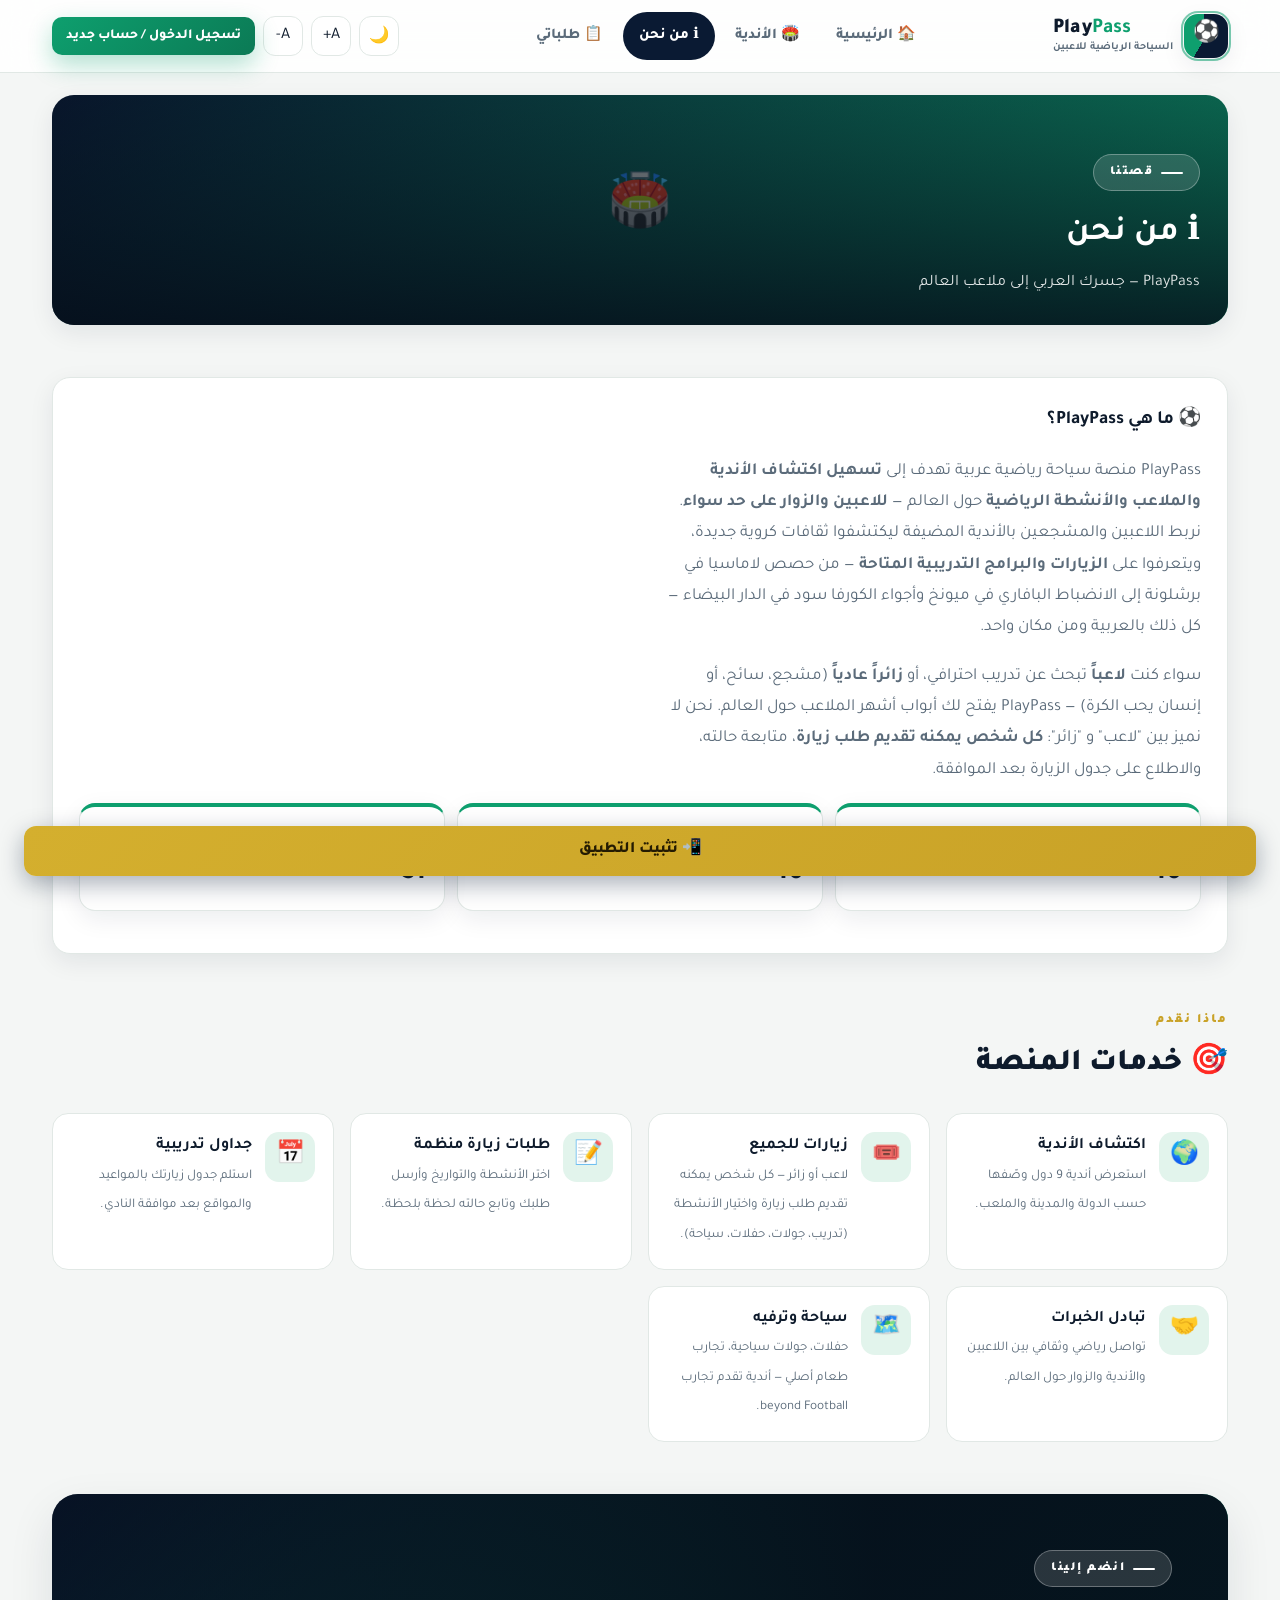
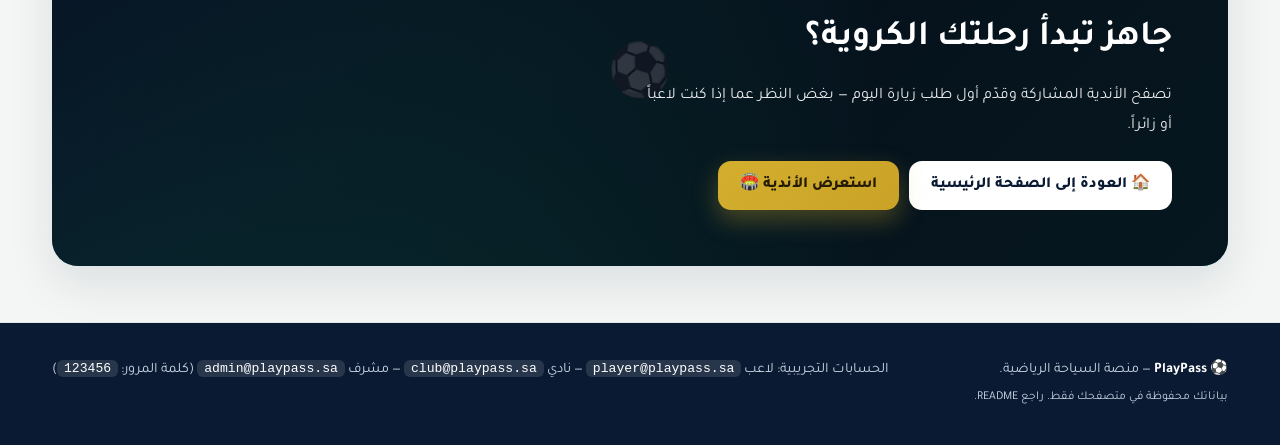
==== commit 4d6befc9: "Enhance about page content and services description Updated the description of PlayPass to clarify t" ====
--- a/about.html
+++ b/about.html
@@ -1,71 +1,74 @@
-<!DOCTYPE html> 
-<html lang="ar" dir="rtl" data-theme="light"> 
-<head> 
-<meta charset="UTF-8"><meta name="viewport" content="width=device-width, initial-scale=1.0"> 
-<title>من نحن | PlayPass</title> 
-<meta name="description" content="تعرف على PlayPass — منصة السياحة الرياضية التي تسهل اكتشاف الأندية والملاعب والأنشطة الرياضية حول العالم."> 
-<link rel="stylesheet" href="css/style.css"> 
-<link rel="manifest" href="manifest.webmanifest"> 
-<meta name="theme-color" content="#0a1a33"> 
-<link rel="icon" type="image/svg+xml" href="icon.svg"> 
-<link rel="apple-touch-icon" href="icons/apple-touch-icon.png"> 
-</head> 
-<body> 
-<a class="skip-link" href="#main">تخطَّ إلى المحتوى</a> 
-<header class="site-header" id="siteHeader"></header> 
-<main class="container" id="main"> 
-  <section class="page-hero reveal"> 
-    <div class="ph" id="pagePh"></div> 
-    <div class="in"><span class="eyebrow" style="background:rgba(255,255,255,.14);border-color:rgba(255,255,255,.3);color:#fff">قصتنا</span> 
-      <h1>ℹ️ من نحن</h1><p>PlayPass — جسرك العربي إلى ملاعب العالم</p></div> 
-  </section> 
- 
-  <div class="section"> 
-    <div class="panel reveal"> 
-      <h3>⚽ ما هي PlayPass؟</h3> 
-      <p class="lead">PlayPass منصة سياحة رياضية عربية تهدف إلى <b>تسهيل اكتشاف الأندية والملاعب والأنشطة الرياضية</b> حول العالم. نربط اللاعبين بالأندية المضيفة ليكتشفوا ثقافات كروية جديدة، ويتعرفوا على <b>الزيارات والبرامج التدريبية المتاحة</b> — من حصص لاماسيا في برشلونة إلى الانضباط البافاري في ميونخ وأجواء الكورفا سود في الدار البيضاء — كل ذلك بالعربية ومن مكان واحد.</p> 
-      <div class="kpis" id="aboutStats"></div> 
-    </div> 
-  </div> 
- 
-  <div class="section"> 
-    <div class="section-head reveal"><div><span class="idx">ماذا نقدم</span><h2>🎯 خدمات المنصة</h2></div></div> 
-    <div class="grid activities reveal"> 
-      <div class="activity-card"><div class="activity-ic">🌍</div><div><b>اكتشاف الأندية</b><br><small style="color:var(--muted)">استعرض أندية 9 دول وصّفها حسب الدولة والمدينة والملعب.</small></div></div> 
-      <div class="activity-card"><div class="activity-ic">📝</div><div><b>طلبات زيارة منظمة</b><br><small style="color:var(--muted)">اختر الأنشطة والتواريخ وأرسل طلبك وتابع حالته لحظة بلحظة.</small></div></div> 
-      <div class="activity-card"><div class="activity-ic">📅</div><div><b>جداول تدريبية</b><br><small style="color:var(--muted)">استلم جدول زيارتك بالمواعيد والمواقع بعد موافقة النادي.</small></div></div> 
-      <div class="activity-card"><div class="activity-ic">🤝</div><div><b>تبادل الخبرات</b><br><small style="color:var(--muted)">تواصل رياضي وثقافي بين اللاعبين والأندية حول العالم.</small></div></div> 
-    </div> 
-  </div> 
- 
-  <div class="section"> 
-    <div class="cta-band reveal"> 
-      <div class="ph" id="ctaPh"></div> 
-      <div class="cta-in"> 
-        <span class="eyebrow" style="background:rgba(255,255,255,.14);border-color:rgba(255,255,255,.3);color:#fff">انضم إلينا</span> 
-        <h2>جاهز تبدأ رحلتك الكروية؟</h2> 
-        <p>تصفح الأندية المشاركة وقدّم أول طلب زيارة اليوم.</p> 
-        <div style="display:flex;gap:10px;flex-wrap:wrap"> 
-          <a class="btn btn-light" href="index.html">🏠 العودة إلى الصفحة الرئيسية</a> 
-          <a class="btn btn-accent" href="clubs.html">استعرض الأندية 🏟️</a> 
-        </div> 
-      </div> 
-    </div> 
-  </div> 
-</main> 
-<footer id="siteFooter"></footer><div id="toasts"></div> 
-<script src="js/seed.js"></script><script src="js/store.js"></script><script src="js/app.js"></script> 
-<script> 
-renderChrome("about"); 
-(function(){ 
-  document.getElementById("pagePh").innerHTML = ph(uimg(HERO_IMG, 1600), "🏟️", "ملاعب العالم"); 
-  document.getElementById("ctaPh").innerHTML = ph(uimg(window.CLUB_IMGS["c-barca"], 1400), "⚽", "أجواء الملاعب"); 
-  const db = DB.all(); 
-  document.getElementById("aboutStats").innerHTML = ` 
-    <div class="kpi"><small>🏟️ أندية مضيفة</small><b>${db.clubs.length}</b></div> 
-    <div class="kpi"><small>🌍 دول</small><b>${[...new Set(DB.getClubs().map(c=>c.country))].length}</b></div> 
-    <div class="kpi"><small>🎯 أنشطة متاحة</small><b>${db.clubs.reduce((n,c)=>n+c.activities.length,0)}</b></div>`; 
-})(); 
-</script> 
-</body> 
+<!DOCTYPE html>
+<html lang="ar" dir="rtl" data-theme="light">
+<head>
+<meta charset="UTF-8"><meta name="viewport" content="width=device-width, initial-scale=1.0">
+<title>من نحن | PlayPass</title>
+<meta name="description" content="تعرف على PlayPass — منصة السياحة الرياضية التي تسهل اكتشاف الأندية والملاعب والأنشطة الرياضية حول العالم للاعبين والزوار على حد سواء.">
+<link rel="stylesheet" href="css/style.css">
+<link rel="manifest" href="manifest.webmanifest">
+<meta name="theme-color" content="#0a1a33">
+<link rel="icon" type="image/svg+xml" href="icon.svg">
+<link rel="apple-touch-icon" href="icons/apple-touch-icon.png">
+</head>
+<body>
+<a class="skip-link" href="#main">تخطَّ إلى المحتوى</a>
+<header class="site-header" id="siteHeader"></header>
+<main class="container" id="main">
+  <section class="page-hero reveal">
+    <div class="ph" id="pagePh"></div>
+    <div class="in"><span class="eyebrow" style="background:rgba(255,255,255,.14);border-color:rgba(255,255,255,.3);color:#fff">قصتنا</span>
+      <h1>ℹ️ من نحن</h1><p>PlayPass — جسرك العربي إلى ملاعب العالم</p></div>
+  </section>
+
+  <div class="section">
+    <div class="panel reveal">
+      <h3>⚽ ما هي PlayPass؟</h3>
+      <p class="lead">PlayPass منصة سياحة رياضية عربية تهدف إلى <b>تسهيل اكتشاف الأندية والملاعب والأنشطة الرياضية</b> حول العالم — <b>للاعبين والزوار على حد سواء</b>. نربط اللاعبين والمشجعين بالأندية المضيفة ليكتشفوا ثقافات كروية جديدة، ويتعرفوا على <b>الزيارات والبرامج التدريبية المتاحة</b> — من حصص لاماسيا في برشلونة إلى الانضباط البافاري في ميونخ وأجواء الكورفا سود في الدار البيضاء — كل ذلك بالعربية ومن مكان واحد.</p>
+      <p class="lead" style="margin-top:12px">سواء كنت <b>لاعباً</b> تبحث عن تدريب احترافي، أو <b>زائراً عادياً</b> (مشجع، سائح، أو إنسان يحب الكرة) — PlayPass يفتح لك أبواب أشهر الملاعب حول العالم. نحن لا نميز بين "لاعب" و "زائر": <b>كل شخص يمكنه تقديم طلب زيارة</b>، متابعة حالته، والاطلاع على جدول الزيارة بعد الموافقة.</p>
+      <div class="kpis" id="aboutStats"></div>
+    </div>
+  </div>
+
+  <div class="section">
+    <div class="section-head reveal"><div><span class="idx">ماذا نقدم</span><h2>🎯 خدمات المنصة</h2></div></div>
+    <div class="grid activities reveal">
+      <div class="activity-card"><div class="activity-ic">🌍</div><div><b>اكتشاف الأندية</b><br><small style="color:var(--muted)">استعرض أندية 9 دول وصّفها حسب الدولة والمدينة والملعب.</small></div></div>
+      <div class="activity-card"><div class="activity-ic">🎟️</div><div><b>زيارات للجميع</b><br><small style="color:var(--muted)">لاعب أو زائر — كل شخص يمكنه تقديم طلب زيارة واختيار الأنشطة (تدريب، جولات، حفلات، سياحة).</small></div></div>
+      <div class="activity-card"><div class="activity-ic">📝</div><div><b>طلبات زيارة منظمة</b><br><small style="color:var(--muted)">اختر الأنشطة والتواريخ وأرسل طلبك وتابع حالته لحظة بلحظة.</small></div></div>
+      <div class="activity-card"><div class="activity-ic">📅</div><div><b>جداول تدريبية</b><br><small style="color:var(--muted)">استلم جدول زيارتك بالمواعيد والمواقع بعد موافقة النادي.</small></div></div>
+      <div class="activity-card"><div class="activity-ic">🤝</div><div><b>تبادل الخبرات</b><br><small style="color:var(--muted)">تواصل رياضي وثقافي بين اللاعبين والأندية والزوار حول العالم.</small></div></div>
+      <div class="activity-card"><div class="activity-ic">🗺️</div><div><b>سياحة وترفيه</b><br><small style="color:var(--muted)">حفلات، جولات سياحية، تجارب طعام أصلي — أندية تقدم تجارب beyond Football.</small></div></div>
+    </div>
+  </div>
+
+  <div class="section">
+    <div class="cta-band reveal">
+      <div class="ph" id="ctaPh"></div>
+      <div class="cta-in">
+        <span class="eyebrow" style="background:rgba(255,255,255,.14);border-color:rgba(255,255,255,.3);color:#fff">انضم إلينا</span>
+        <h2>جاهز تبدأ رحلتك الكروية؟</h2>
+        <p>تصفح الأندية المشاركة وقدّم أول طلب زيارة اليوم — بغض النظر عما إذا كنت لاعباً أو زائراً.</p>
+        <div style="display:flex;gap:10px;flex-wrap:wrap">
+          <a class="btn btn-light" href="index.html">🏠 العودة إلى الصفحة الرئيسية</a>
+          <a class="btn btn-accent" href="clubs.html">استعرض الأندية 🏟️</a>
+        </div>
+      </div>
+    </div>
+  </div>
+</main>
+<footer id="siteFooter"></footer><div id="toasts"></div>
+<script src="js/seed.js"></script><script src="js/store.js"></script><script src="js/app.js"></script>
+<script>
+renderChrome("about");
+(function(){
+  document.getElementById("pagePh").innerHTML = ph(uimg(HERO_IMG, 1600), "🏟️", "ملاعب العالم");
+  document.getElementById("ctaPh").innerHTML = ph(uimg(window.CLUB_IMGS["c-barca"], 1400), "⚽", "أجواء الملاعب");
+  const db = DB.all();
+  document.getElementById("aboutStats").innerHTML = `
+    <div class="kpi"><small>🏟️ أندية مضيفة</small><b>${db.clubs.length}</b></div>
+    <div class="kpi"><small>🌍 دول</small><b>${[...new Set(db.clubs.map(c=>c.country))].length}</b></div>
+    <div class="kpi"><small>🎯 أنشطة متاحة</small><b>${db.clubs.reduce((n,c)=>n+c.activities.length,0)}</b></div>`;
+})();
+</script>
+</body>
 </html>
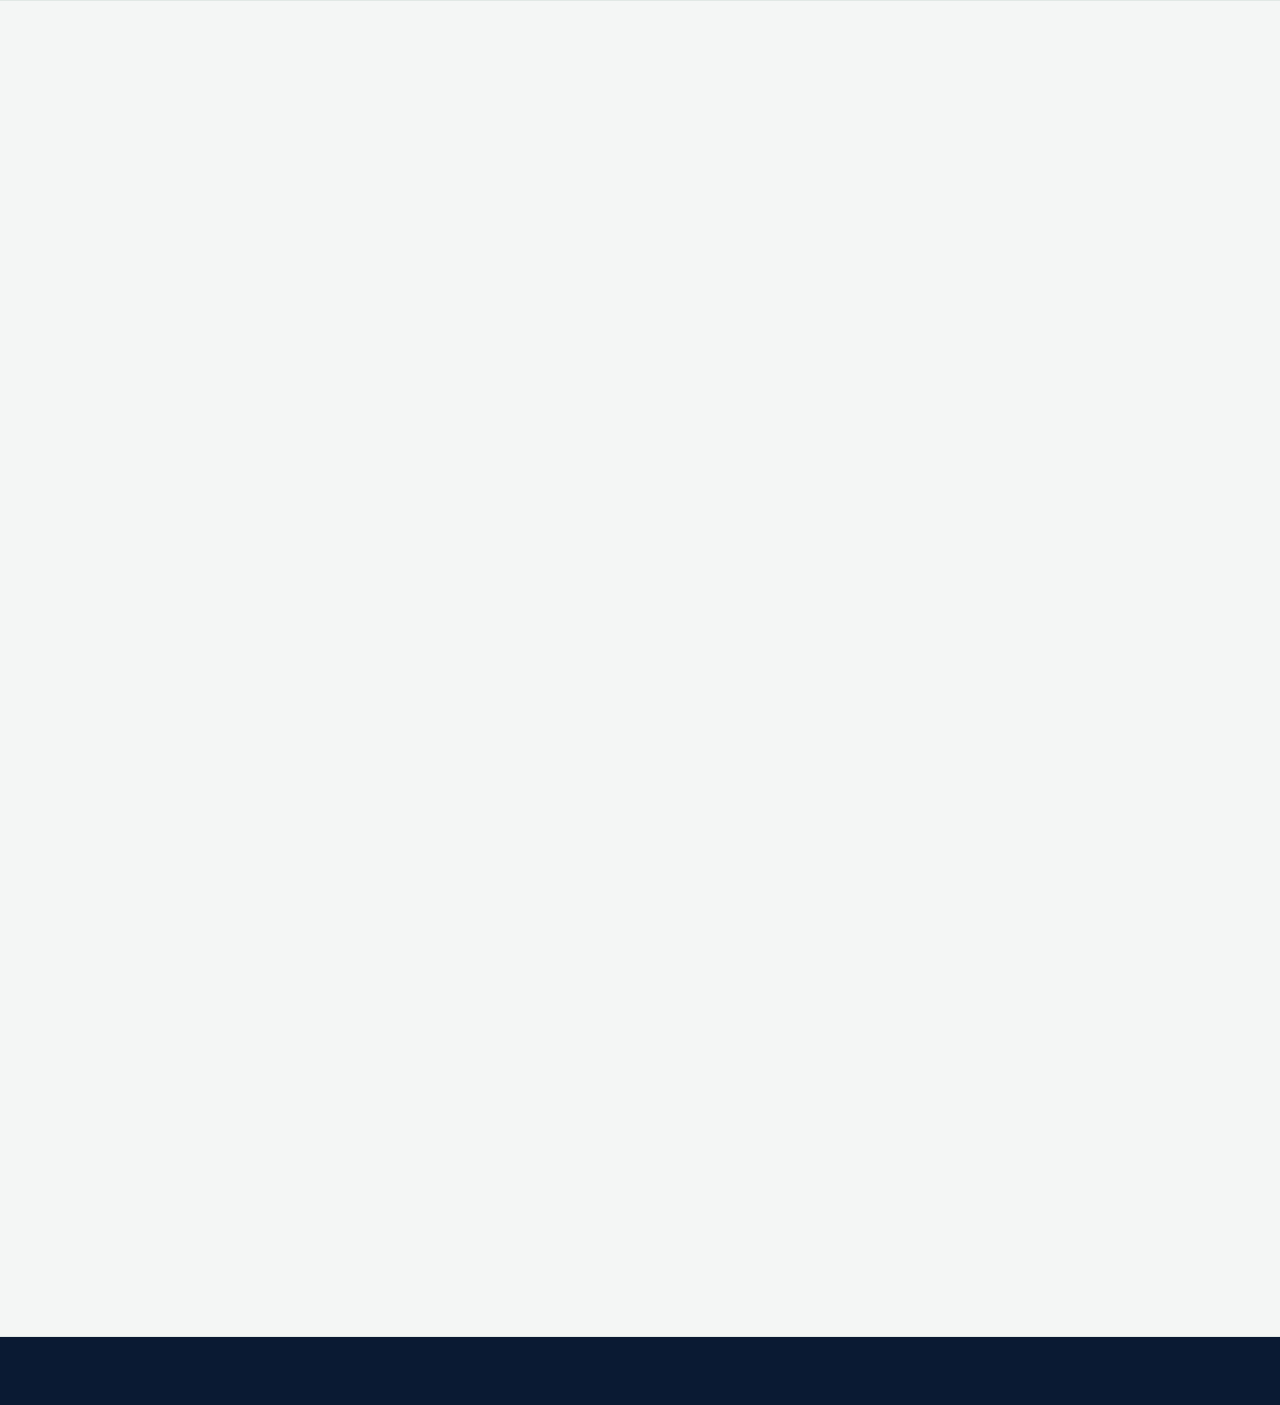
==== commit 39c68d08: "Update: visitor role support, about page, PWA improvements, RTL full support, Galatasaray club, requ" ====
--- a/about.html
+++ b/about.html
@@ -3,7 +3,7 @@
 <head>
 <meta charset="UTF-8"><meta name="viewport" content="width=device-width, initial-scale=1.0">
 <title>من نحن | PlayPass</title>
-<meta name="description" content="تعرف على PlayPass — منصة السياحة الرياضية التي تسهل اكتشاف الأندية والملاعب والأنشطة الرياضية حول العالم للاعبين والزوار على حد سواء.">
+<meta name="description" content="تعرف على PlayPass — منصة السياحة الرياضية التي تسهل اكتشاف الأندية والملاعب والأنشطة الرياضية حول العالم.">
 <link rel="stylesheet" href="css/style.css">
 <link rel="manifest" href="manifest.webmanifest">
 <meta name="theme-color" content="#0a1a33">
@@ -23,8 +23,7 @@
   <div class="section">
     <div class="panel reveal">
       <h3>⚽ ما هي PlayPass؟</h3>
-      <p class="lead">PlayPass منصة سياحة رياضية عربية تهدف إلى <b>تسهيل اكتشاف الأندية والملاعب والأنشطة الرياضية</b> حول العالم — <b>للاعبين والزوار على حد سواء</b>. نربط اللاعبين والمشجعين بالأندية المضيفة ليكتشفوا ثقافات كروية جديدة، ويتعرفوا على <b>الزيارات والبرامج التدريبية المتاحة</b> — من حصص لاماسيا في برشلونة إلى الانضباط البافاري في ميونخ وأجواء الكورفا سود في الدار البيضاء — كل ذلك بالعربية ومن مكان واحد.</p>
-      <p class="lead" style="margin-top:12px">سواء كنت <b>لاعباً</b> تبحث عن تدريب احترافي، أو <b>زائراً عادياً</b> (مشجع، سائح، أو إنسان يحب الكرة) — PlayPass يفتح لك أبواب أشهر الملاعب حول العالم. نحن لا نميز بين "لاعب" و "زائر": <b>كل شخص يمكنه تقديم طلب زيارة</b>، متابعة حالته، والاطلاع على جدول الزيارة بعد الموافقة.</p>
+      <p class="lead">PlayPass منصة سياحة رياضية عربية تهدف إلى <b>تسهيل اكتشاف الأندية والملاعب والأنشطة الرياضية</b> حول العالم. نربط اللاعبين بالأندية المضيفة ليكتشفوا ثقافات كروية جديدة، ويتعرفوا على <b>الزيارات والبرامج التدريبية المتاحة</b> — من حصص لاماسيا في برشلونة إلى الانضباط البافاري في ميونخ وأجواء الكورفا سود في الدار البيضاء — كل ذلك بالعربية ومن مكان واحد.</p>
       <div class="kpis" id="aboutStats"></div>
     </div>
   </div>
@@ -33,11 +32,9 @@
     <div class="section-head reveal"><div><span class="idx">ماذا نقدم</span><h2>🎯 خدمات المنصة</h2></div></div>
     <div class="grid activities reveal">
       <div class="activity-card"><div class="activity-ic">🌍</div><div><b>اكتشاف الأندية</b><br><small style="color:var(--muted)">استعرض أندية 9 دول وصّفها حسب الدولة والمدينة والملعب.</small></div></div>
-      <div class="activity-card"><div class="activity-ic">🎟️</div><div><b>زيارات للجميع</b><br><small style="color:var(--muted)">لاعب أو زائر — كل شخص يمكنه تقديم طلب زيارة واختيار الأنشطة (تدريب، جولات، حفلات، سياحة).</small></div></div>
       <div class="activity-card"><div class="activity-ic">📝</div><div><b>طلبات زيارة منظمة</b><br><small style="color:var(--muted)">اختر الأنشطة والتواريخ وأرسل طلبك وتابع حالته لحظة بلحظة.</small></div></div>
       <div class="activity-card"><div class="activity-ic">📅</div><div><b>جداول تدريبية</b><br><small style="color:var(--muted)">استلم جدول زيارتك بالمواعيد والمواقع بعد موافقة النادي.</small></div></div>
-      <div class="activity-card"><div class="activity-ic">🤝</div><div><b>تبادل الخبرات</b><br><small style="color:var(--muted)">تواصل رياضي وثقافي بين اللاعبين والأندية والزوار حول العالم.</small></div></div>
-      <div class="activity-card"><div class="activity-ic">🗺️</div><div><b>سياحة وترفيه</b><br><small style="color:var(--muted)">حفلات، جولات سياحية، تجارب طعام أصلي — أندية تقدم تجارب beyond Football.</small></div></div>
+      <div class="activity-card"><div class="activity-ic">🤝</div><div><b>تبادل الخبرات</b><br><small style="color:var(--muted)">تواصل رياضي وثقافي بين اللاعبين والأندية حول العالم.</small></div></div>
     </div>
   </div>
 
@@ -47,7 +44,7 @@
       <div class="cta-in">
         <span class="eyebrow" style="background:rgba(255,255,255,.14);border-color:rgba(255,255,255,.3);color:#fff">انضم إلينا</span>
         <h2>جاهز تبدأ رحلتك الكروية؟</h2>
-        <p>تصفح الأندية المشاركة وقدّم أول طلب زيارة اليوم — بغض النظر عما إذا كنت لاعباً أو زائراً.</p>
+        <p>تصفح الأندية المشاركة وقدّم أول طلب زيارة اليوم.</p>
         <div style="display:flex;gap:10px;flex-wrap:wrap">
           <a class="btn btn-light" href="index.html">🏠 العودة إلى الصفحة الرئيسية</a>
           <a class="btn btn-accent" href="clubs.html">استعرض الأندية 🏟️</a>
@@ -66,7 +63,7 @@
   const db = DB.all();
   document.getElementById("aboutStats").innerHTML = `
     <div class="kpi"><small>🏟️ أندية مضيفة</small><b>${db.clubs.length}</b></div>
-    <div class="kpi"><small>🌍 دول</small><b>${[...new Set(db.clubs.map(c=>c.country))].length}</b></div>
+    <div class="kpi"><small>🌍 دول</small><b>${DB.countries().length}</b></div>
     <div class="kpi"><small>🎯 أنشطة متاحة</small><b>${db.clubs.reduce((n,c)=>n+c.activities.length,0)}</b></div>`;
 })();
 </script>
--- a/css/style.css
+++ b/css/style.css
@@ -1,4 +1,11 @@
-/* PlayPass — Luxury Sports-Tourism Editorial Identity v2 — Full RTL Support */
+/* ============================================================
+   PlayPass — Luxury Sports-Tourism Editorial Identity v2
+   Palette: deep navy + white + sport green, gold touch.
+   RTL Arabic, Tajawal. Light/Dark + font scaling preserved.
+   NOTE: all legacy class names are kept working (cards, forms,
+   tables, dashboards) — this file only re-skins + adds editorial
+   components. No JS / logic changes required.
+   ============================================================ */
 @import url('https://fonts.googleapis.com/css2?family=Tajawal:wght@300;400;500;700;800;900&display=swap');
 
 :root{
@@ -55,7 +62,7 @@
 a{color:inherit}
 .container{max-width:var(--maxw);margin-inline:auto;padding-inline:22px}
 ::selection{background:var(--green);color:#fff}
-.skip-link{position:absolute;top:-60px;inset-inline-start:16px;background:var(--navy);color:#fff;padding:8px 14px;border-radius:8px;z-index:99}
+.skip-link{position:absolute;top:-60px;right:16px;background:var(--navy);color:#fff;padding:8px 14px;border-radius:8px;z-index:99}
 .skip-link:focus{top:8px;color:#fff}
 
 /* ---------- Photo with graceful fallback ---------- */
@@ -82,7 +89,6 @@
 .header-actions{display:flex;gap:8px;align-items:center}
 .icon-btn{border:1px solid var(--border);background:var(--surface);color:var(--text);width:40px;height:40px;border-radius:12px;cursor:pointer;display:grid;place-items:center;font-size:1.02rem;transition:.2s;font-family:inherit}
 .icon-btn:hover{transform:translateY(-1px);border-color:var(--green);color:var(--green-deep)}
-[data-theme="dark"] .icon-btn:hover{color:var(--green)}
 .btn{border:0;cursor:pointer;font-family:inherit;font-weight:800;border-radius:13px;padding:12px 22px;font-size:.97rem;display:inline-flex;align-items:center;gap:8px;justify-content:center;text-decoration:none;transition:transform .15s,box-shadow .2s,filter .2s;line-height:1.6}
 .btn:active{transform:scale(.97)}
 .btn-primary{background:linear-gradient(135deg,var(--green),var(--green-deep));color:#fff;box-shadow:0 10px 24px rgba(14,159,110,.32)}
@@ -91,7 +97,7 @@
 .btn-ghost:hover{border-color:var(--green)}
 .btn-accent{background:linear-gradient(135deg,#d4af2e,var(--gold));color:#241b02;box-shadow:0 10px 24px rgba(201,162,39,.35)}
 .btn-navy{background:var(--navy);color:#fff}
-[data-theme="dark"] .btn-navy{background:var(--green);color:#fff}
+[data-theme="dark"] .btn-navy{background:var(--green)}
 .btn-danger{background:#dc2626;color:#fff}
 .btn-sm{padding:8px 14px;font-size:.86rem;border-radius:10px}
 .btn:disabled{opacity:.55;cursor:not-allowed}
@@ -116,13 +122,13 @@
 .hero-inner{position:relative;z-index:2;padding:clamp(26px,5vw,58px);max-width:760px}
 .hero-inner h1{margin:10px 0 12px;font-size:clamp(1.9rem,4.6vw,3.2rem);line-height:1.5;font-weight:900;text-shadow:0 4px 30px rgba(0,0,0,.4)}
 .hero-inner h1 em{font-style:normal;color:#5eeab0}
-.hero-inner p{margin:0 0 22px;font-size:clamp(1rem,1.6vw,1.15rem);opacity:.93;max-width:60ch}
+.hero-inner p{margin:0 0 22px;font-size:clamp(1rem,1.6vw,1.15rem);opacity:.93;max-width:56ch}
 .hero-cta{display:flex;gap:12px;flex-wrap:wrap}
 .btn-light{background:#fff;color:var(--navy)}
 .btn-light:hover{filter:brightness(.95)}
 .hero-meta{display:flex;gap:10px;flex-wrap:wrap;margin-top:22px}
 .hero-meta .pill{background:rgba(255,255,255,.14);border:1px solid rgba(255,255,255,.3);backdrop-filter:blur(6px);padding:7px 15px;border-radius:999px;font-size:.83rem;font-weight:800}
-.hero-stats{position:relative;z-index:2;display:flex;gap:10px;flex-wrap:wrap;margin-top:22px}
+.hero-stats{position:relative;z-index:2;display:flex;margin:0 clamp(26px,5vw,58px) clamp(24px,4vw,40px);margin-top:0;background:rgba(255,255,255,.1);border:1px solid rgba(255,255,255,.22);backdrop-filter:blur(12px);border-radius:16px;overflow:hidden}
 .hero-stats>div{flex:1;padding:14px 10px;text-align:center}
 .hero-stats>div+div{border-inline-start:1px solid rgba(255,255,255,.2)}
 .hero-stats b{font-size:clamp(1.2rem,2.4vw,1.7rem);display:block;line-height:1.3}
@@ -142,7 +148,7 @@
 /* ---------- Country explorer (editorial strip) ---------- */
 .country-rail{display:grid;grid-template-columns:repeat(auto-fill,minmax(150px,1fr));gap:14px}
 .country-card{background:var(--surface);border:1px solid var(--border);border-radius:16px;padding:20px 12px;text-align:center;cursor:pointer;transition:.25s;box-shadow:var(--shadow-sm);position:relative;overflow:hidden}
-.country-card::before{content:"";position:absolute;top:0;inset-inline-start:0;height:4px;background:linear-gradient(90deg,var(--green),var(--sky));opacity:0;transition:.25s}
+.country-card::before{content:"";position:absolute;top:0;right:0;left:0;height:4px;background:linear-gradient(90deg,var(--green),var(--sky));opacity:0;transition:.25s}
 .country-card:hover{transform:translateY(-4px);border-color:var(--green);box-shadow:var(--shadow)}
 .country-card:hover::before{opacity:1}
 .country-card .f{font-size:2.4rem;line-height:1.2}
@@ -154,14 +160,14 @@
 .grid.countries{grid-template-columns:repeat(auto-fill,minmax(150px,1fr))}
 .grid.activities{grid-template-columns:repeat(auto-fill,minmax(230px,1fr))}
 
-/* ---------- Destinations rail (editorial strip) ---------- */
-.dest-rail{display:grid;grid-auto-flow:column;grid-auto-columns:minmax(270px,330px);gap:18px;overflow-x:auto;padding-block-end:10px;scroll-snap-type:x mandatory}
+/* ---------- Destinations rail (horizontal editorial) ---------- */
+.dest-rail{display:grid;grid-auto-flow:column;grid-auto-columns:minmax(270px,330px);gap:18px;overflow-x:auto;padding-bottom:10px;scroll-snap-type:x mandatory}
 .dest-rail::-webkit-scrollbar{height:8px}
 .dest-rail::-webkit-scrollbar-thumb{background:var(--green);border-radius:99px}
 .dest-card{position:relative;height:400px;border-radius:20px;overflow:hidden;scroll-snap-align:start;cursor:pointer;box-shadow:var(--shadow-sm);transition:transform .3s}
 .dest-card:hover{transform:translateY(-5px)}
 .dest-card .ph{position:absolute;inset:0}
-.dest-cap{position:absolute;inset-inline-end:0 inset-inline-start:0 bottom:0;z-index:2;padding:20px;color:#fff}
+.dest-cap{position:absolute;inset:auto 0 0 0;z-index:2;padding:20px;color:#fff}
 .dest-cap .k{font-size:.75rem;font-weight:900;letter-spacing:2px;color:#5eeab0}
 .dest-cap h3{margin:4px 0;font-size:1.3rem}
 .dest-cap p{margin:0;font-size:.88rem;opacity:.9}
@@ -188,7 +194,7 @@
 .card:hover{transform:translateY(-5px);box-shadow:var(--shadow)}
 .card-cover{height:190px;display:grid;place-items:center;font-size:3.2rem;color:#fff;position:relative;overflow:hidden}
 .card-cover img{position:absolute;inset:0;width:100%;height:100%;object-fit:cover}
-.card-cover span.flag{position:absolute;inset-block-start:10px;inset-inline-start:12px;font-size:1.5rem;z-index:2;filter:drop-shadow(0 2px 6px rgba(0,0,0,.45))}
+.card-cover span.flag{position:absolute;top:10px;left:12px;font-size:1.5rem;z-index:2;filter:drop-shadow(0 2px 6px rgba(0,0,0,.45))}
 .card-cover .shade{position:absolute;inset:0;background:linear-gradient(0deg,rgba(5,11,24,.5),transparent 60%);pointer-events:none}
 .card-body{padding:18px;display:grid;gap:9px;flex:1}
 .card-body h3{margin:0;font-size:1.12rem}
@@ -200,7 +206,7 @@
 /* ---------- Steps ---------- */
 .steps{display:grid;grid-template-columns:repeat(auto-fit,minmax(230px,1fr));gap:16px;counter-reset:step}
 .step{background:var(--surface);border:1px solid var(--border);border-radius:18px;padding:24px;position:relative;overflow:hidden;box-shadow:var(--shadow-sm)}
-.step::before{counter-increment:step;content:"0" counter(step);position:absolute;inset-block-start:6px;inset-inline-start:14px;font-size:3.4rem;font-weight:900;color:var(--green);opacity:.14;line-height:1}
+.step::before{counter-increment:step;content:"0" counter(step);position:absolute;top:6px;left:14px;font-size:3.4rem;font-weight:900;color:var(--green);opacity:.14;line-height:1}
 .step h3{margin:0 0 6px;font-size:1.05rem}
 .step p{margin:0;color:var(--muted);font-size:.92rem}
 .step .st-ic{font-size:1.9rem}
@@ -225,13 +231,13 @@
 .form-card{background:var(--surface);border:1px solid var(--border);border-radius:20px;box-shadow:var(--shadow);padding:clamp(20px,3.4vw,30px);max-width:680px;margin-inline:auto}
 .field{display:grid;gap:6px;margin-bottom:14px}
 .field label{font-weight:800;font-size:.92rem}
-.field input,.field select,.field textarea{background:var(--bg);border:1.5px solid var(--border);border-radius:12px;padding:11px 14px;font-family:inherit;font-size:1rem;color:var(--text);width:100%}
+.field input,.field select,.field textarea{background:var(--bg);border:1.5px solid var(--border);border-radius:12px;padding:11px 14px;font-family:inherit;font-size:1rem;color:var(--text);width:100%;transition:.15s}
 .field input:focus,.field select:focus,.field textarea:focus{outline:2px solid var(--green);border-color:var(--green)}
 .field .hint,.hint{font-size:.82rem;color:var(--muted)}
 .checks{display:grid;gap:9px}
 .check{display:flex;gap:10px;align-items:flex-start;background:var(--bg);border:1.5px solid var(--border);border-radius:12px;padding:11px 13px;cursor:pointer;transition:.15s}
 .check:hover{border-color:var(--green)}
-.check input{width:20px;height:20px;margin-block-start:3px;accent-color:var(--green)}
+.check input{width:20px;height:20px;margin-top:3px;accent-color:var(--green)}
 .alert{border-radius:13px;padding:12px 16px;font-weight:700;font-size:.92rem;margin-bottom:14px}
 .alert.ok{background:#dcfce7;color:#166534;border:1px solid #86efac}
 .alert.err{background:#fee2e2;color:#991b1b;border:1px solid #fca5a5}
@@ -248,9 +254,9 @@
 [data-theme="dark"] .status.pending{background:#2a230f;color:#e8c547}
 [data-theme="dark"] .status.approved{background:#0e2f26;color:#6ee7b7}
 [data-theme="dark"] .status.rejected{background:#3b1414;color:#fca5a5}
-.table-wrap{overflow:auto;border:1px solid var(--border);border-radius:16px;background:var(--surface)}
+.table-wrap{overflow-x:auto;border:1px solid var(--border);border-radius:16px;background:var(--surface)}
 table{width:100%;border-collapse:collapse;font-size:.92rem;min-width:640px}
-th,td{padding:13px 15px;text-align:start;border-bottom:1px solid var(--border)}
+th,td{padding:13px 15px;text-align:right;border-bottom:1px solid var(--border)}
 th{background:var(--navy);color:#fff;font-weight:800;white-space:nowrap;font-size:.85rem}
 [data-theme="dark"] th{background:#14273f}
 tr:last-child td{border-bottom:0}
@@ -275,28 +281,28 @@
 .side{background:var(--surface);border:1px solid var(--border);border-radius:18px;padding:14px;height:fit-content;position:sticky;top:calc(var(--header-h) + 14px);box-shadow:var(--shadow-sm)}
 .side a{display:flex;gap:10px;align-items:center;text-decoration:none;padding:12px 14px;border-radius:12px;font-weight:800;color:var(--muted);margin-bottom:4px;font-size:.93rem;transition:.15s}
 .side a.active,.side a:hover{background:var(--navy);color:#fff}
-[data-theme="dark"] .side a.active,[data-theme="dark"] .side a:hover{background:var(--green);color:#fff}
+[data-theme="dark"] .side a.active,[data-theme="dark"] .side a:hover{background:var(--green)}
 .kpis{display:grid;grid-template-columns:repeat(auto-fit,minmax(150px,1fr));gap:12px;margin-bottom:16px}
-.kpi{background:var(--surface);border:1px solid var(--border);border-radius:16px;padding:18px;box-shadow:var(--shadow-sm);border-block-start:4px solid var(--green)}
+.kpi{background:var(--surface);border:1px solid var(--border);border-radius:16px;padding:18px;box-shadow:var(--shadow-sm);border-top:4px solid var(--green)}
 .kpi small{color:var(--muted);font-weight:800}
 .kpi b{font-size:1.8rem;display:block;line-height:1.3}
-.bar{height:10px;background:var(--surface-2);border-radius:99px;overflow:hidden;margin-block-start:8px}
+.bar{height:10px;background:var(--surface-2);border-radius:99px;overflow:hidden;margin-top:8px}
 .bar i{display:block;height:100%;background:linear-gradient(-90deg,var(--green),var(--sky));border-radius:99px}
 .panel{background:var(--surface);border:1px solid var(--border);border-radius:18px;padding:clamp(18px,3vw,26px);box-shadow:var(--shadow-sm);margin-bottom:16px}
-.panel h3{margin:0 0 12px}
+.panel h3{margin:0 0 12px;font-size:1.15rem}
 
 /* ---------- Club detail ---------- */
 .club-hero{border-radius:22px;overflow:hidden;margin-top:22px;border:1px solid var(--border);background:var(--surface);box-shadow:var(--shadow)}
 .club-cover{min-height:330px;display:grid;place-items:center;color:#fff;position:relative;overflow:hidden}
 .club-cover img{position:absolute;inset:0;width:100%;height:100%;object-fit:cover}
 .club-cover .ov{position:absolute;inset:0;background:linear-gradient(0deg,rgba(5,11,24,.82),rgba(5,11,24,.25) 60%)}
-.club-cover h1{position:absolute;inset-block-end:16px;inset-inline-end:24px;margin:0;font-size:clamp(1.5rem,3vw,2.1rem);z-index:2;text-shadow:0 3px 18px rgba(0,0,0,.5)}
-.club-cover .flag{position:absolute;inset-block-start:16px;inset-inline-start:20px;font-size:2.4rem;z-index:2}
-.club-cover .crest{position:absolute;inset-block-end:70px;inset-inline-end:26px;z-index:2;width:74px;height:74px;border-radius:20px;display:grid;place-items:center;font-size:2.4rem;background:rgba(255,255,255,.14);border:1.5px solid rgba(255,255,255,.4);backdrop-filter:blur(8px)}
+.club-cover h1{position:absolute;bottom:16px;right:24px;margin:0;font-size:clamp(1.5rem,3vw,2.1rem);z-index:2;text-shadow:0 3px 18px rgba(0,0,0,.5)}
+.club-cover .flag{position:absolute;top:16px;left:20px;font-size:2.4rem;z-index:2}
+.club-cover .crest{position:absolute;bottom:70px;right:26px;z-index:2;width:74px;height:74px;border-radius:20px;display:grid;place-items:center;font-size:2.4rem;background:rgba(255,255,255,.14);border:1.5px solid rgba(255,255,255,.4);backdrop-filter:blur(8px)}
 .club-info{padding:clamp(18px,3vw,28px);display:grid;gap:12px}
 
 /* ---------- Footer ---------- */
-footer{margin-block-start:56px;border-block-start:1px solid var(--border);background:var(--navy);color:#c8d4e2;padding:34px 0;font-size:.9rem}
+footer{margin-top:56px;border-top:1px solid var(--border);background:var(--navy);color:#c8d4e2;padding:34px 0;font-size:.9rem}
 [data-theme="dark"] footer{background:#081222}
 footer b{color:#fff}
 footer code{background:rgba(255,255,255,.12);padding:1px 7px;border-radius:6px;color:#fff;font-size:.82rem}
@@ -304,19 +310,16 @@
 
 .pwa-install-btn {
   position: fixed;
-  inset-block-end: 24px;
-  inset-inline-start: 24px;
-  z-index: 2147483647 !important;
-  display: block !important;
-  visibility: visible !important;
-  opacity: 1 !important;
+  bottom: 20px;
+  left: 20px;
+  z-index: 1000;
   border-radius: 12px !important;
-  box-shadow: 0 8px 24px rgba(10,26,51,.35) !important;
+  box-shadow: var(--shadow);
 }
 [data-theme="dark"] .pwa-install-btn {
-  box-shadow: 0 8px 24px rgba(10,26,51,.5) !important;
-}
-#toasts{position:fixed;inset-block-end:18px;inset-inline-start:50%;transform:translateX(-50%);display:grid;gap:8px;z-index:100;width:min(430px,92vw)}
+  box-shadow: var(--shadow);
+}
+#toasts{position:fixed;bottom:18px;left:50%;transform:translateX(-50%);display:grid;gap:8px;z-index:100;width:min(430px,92vw)}
 .toast{background:var(--navy);color:#fff;padding:13px 19px;border-radius:13px;font-weight:800;box-shadow:0 14px 34px rgba(0,0,0,.3);animation:up .25s ease;border-inline-start:4px solid var(--green)}
 [data-theme="dark"] .toast{background:#14273f}
 @keyframes up{from{opacity:0;transform:translateY(10px)}}
@@ -336,7 +339,7 @@
   .dash{grid-template-columns:1fr}
   .side{position:static;display:flex;overflow-x:auto;gap:6px}
   .side a{white-space:nowrap;margin:0}
-  .nav{display:none;position:absolute;inset-block-start:var(--header-h);inset-inline-end:0;inset-inline-start:0;background:var(--surface);flex-direction:column;padding:12px;border-bottom:1px solid var(--border);box-shadow:var(--shadow)}
+  .nav{display:none;position:absolute;top:var(--header-h);right:0;left:0;background:var(--surface);flex-direction:column;padding:12px;border-bottom:1px solid var(--border);box-shadow:var(--shadow)}
   .nav.open{display:flex}
   .burger{display:grid}
 }
